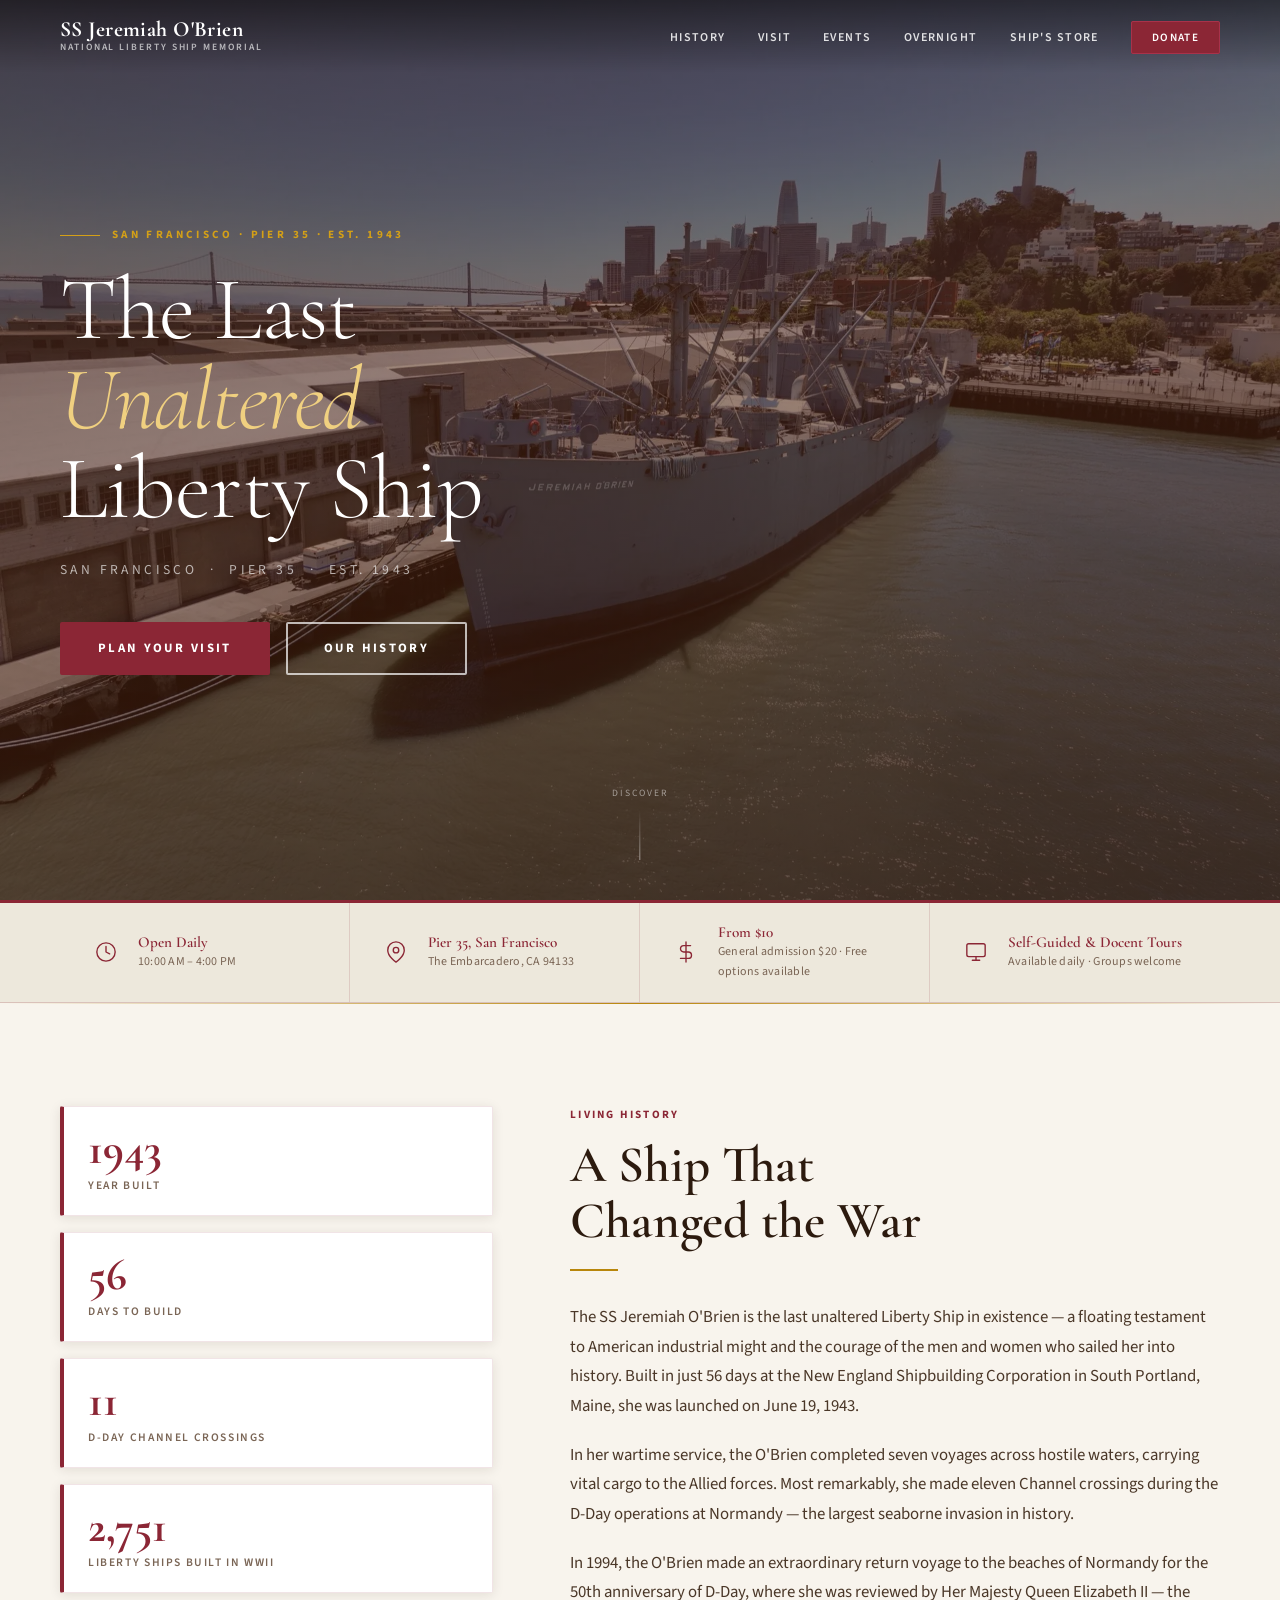
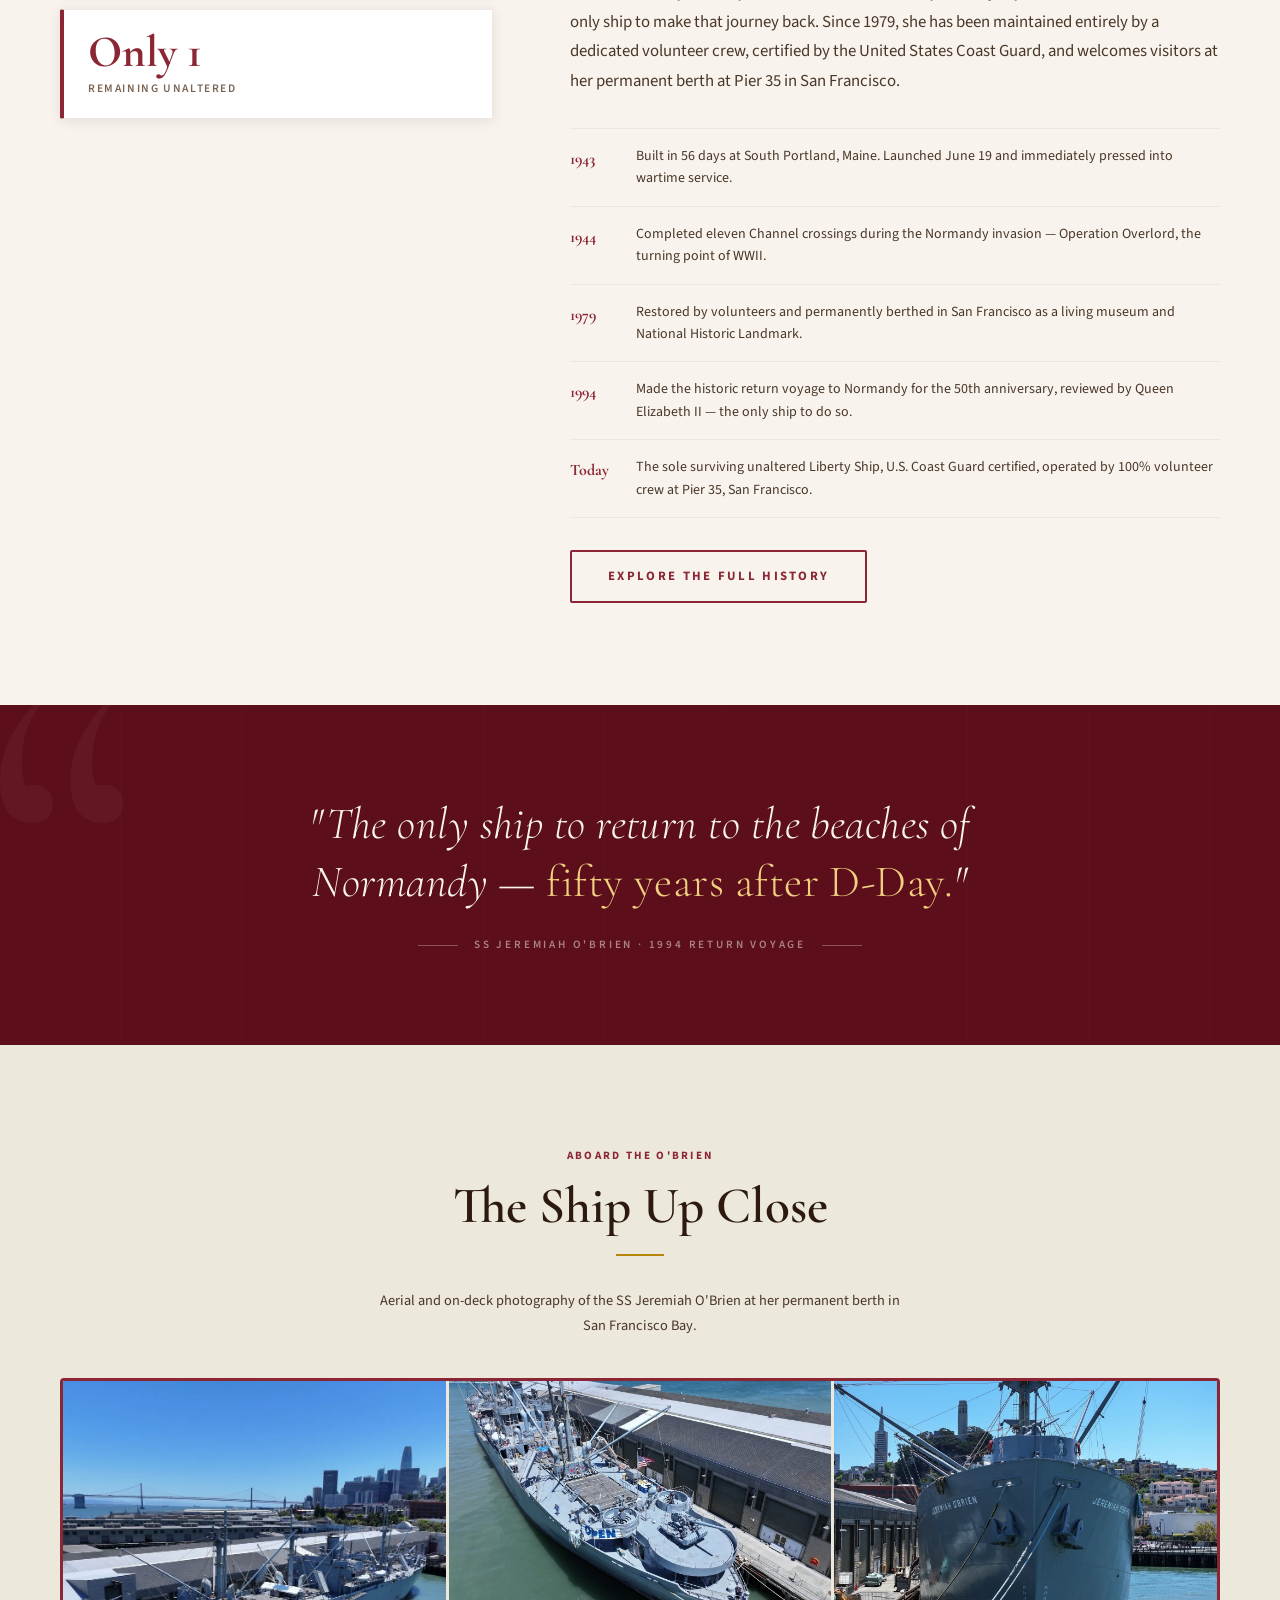
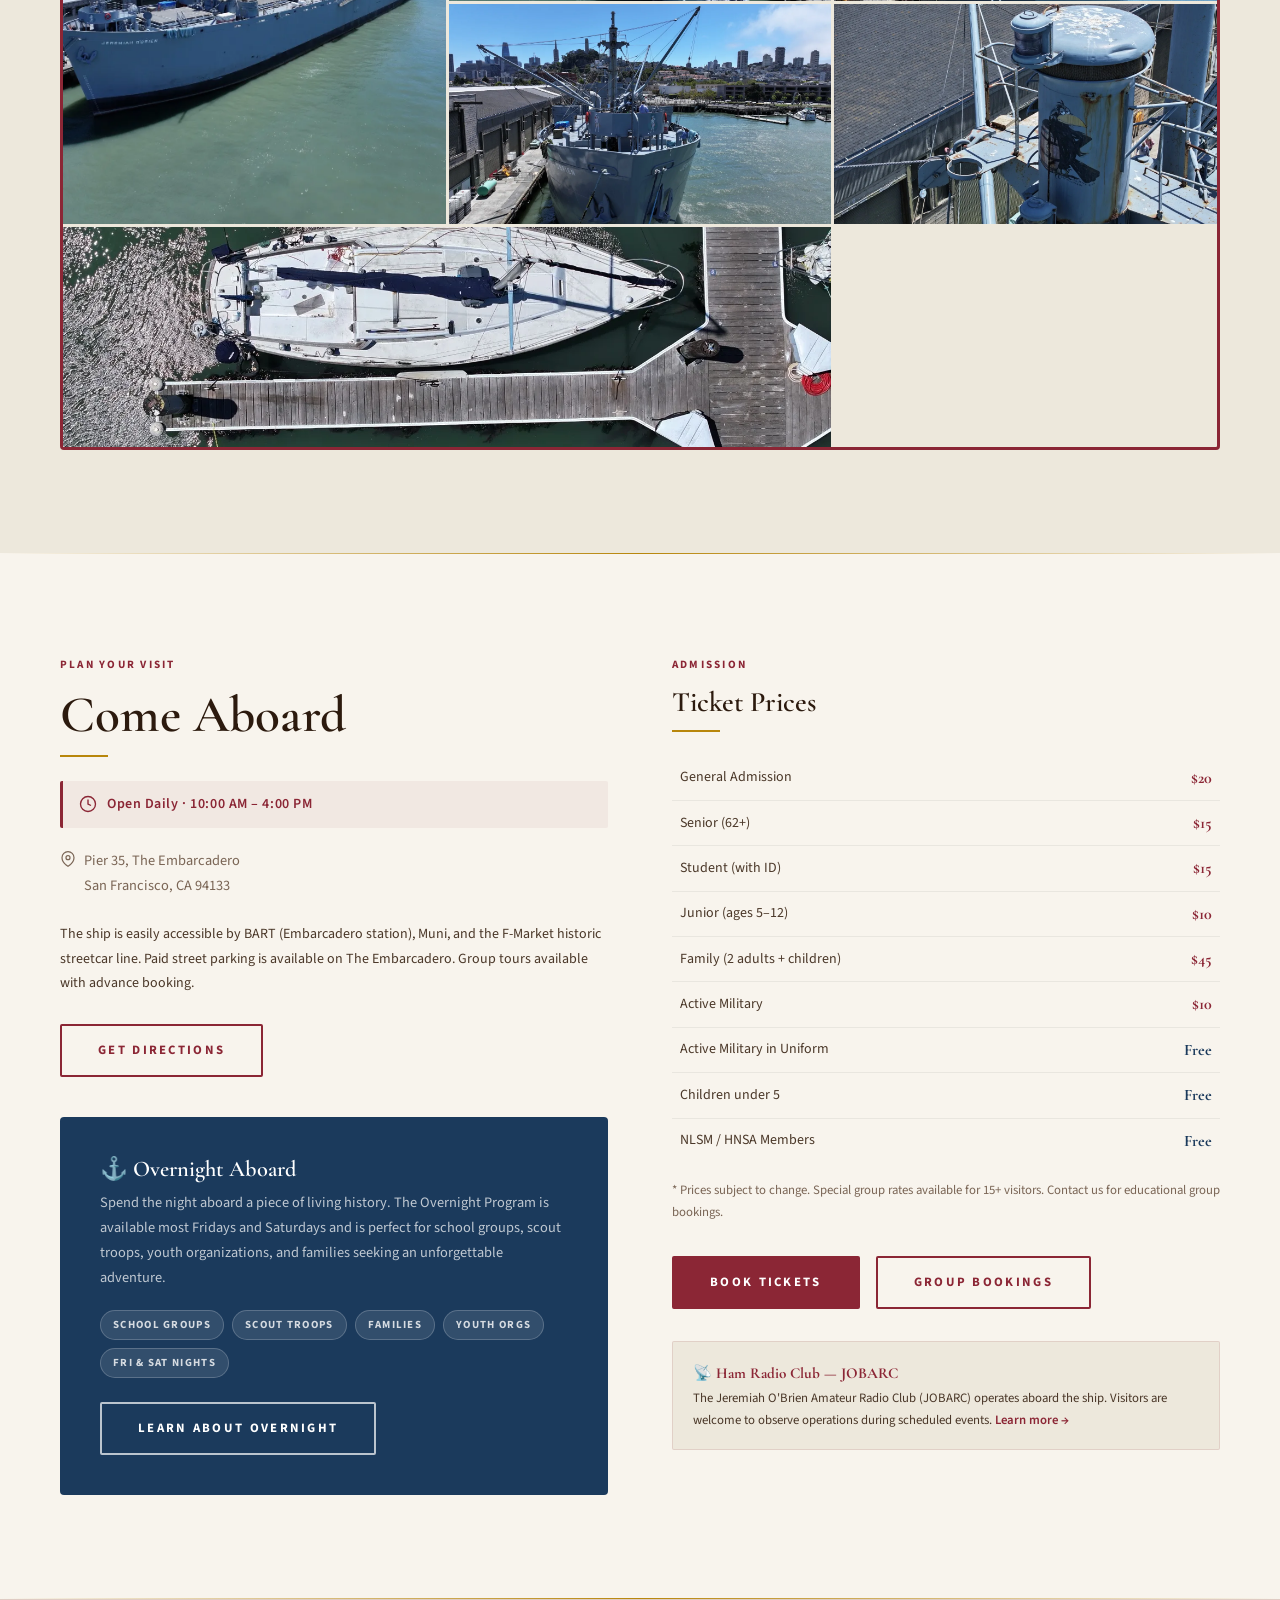
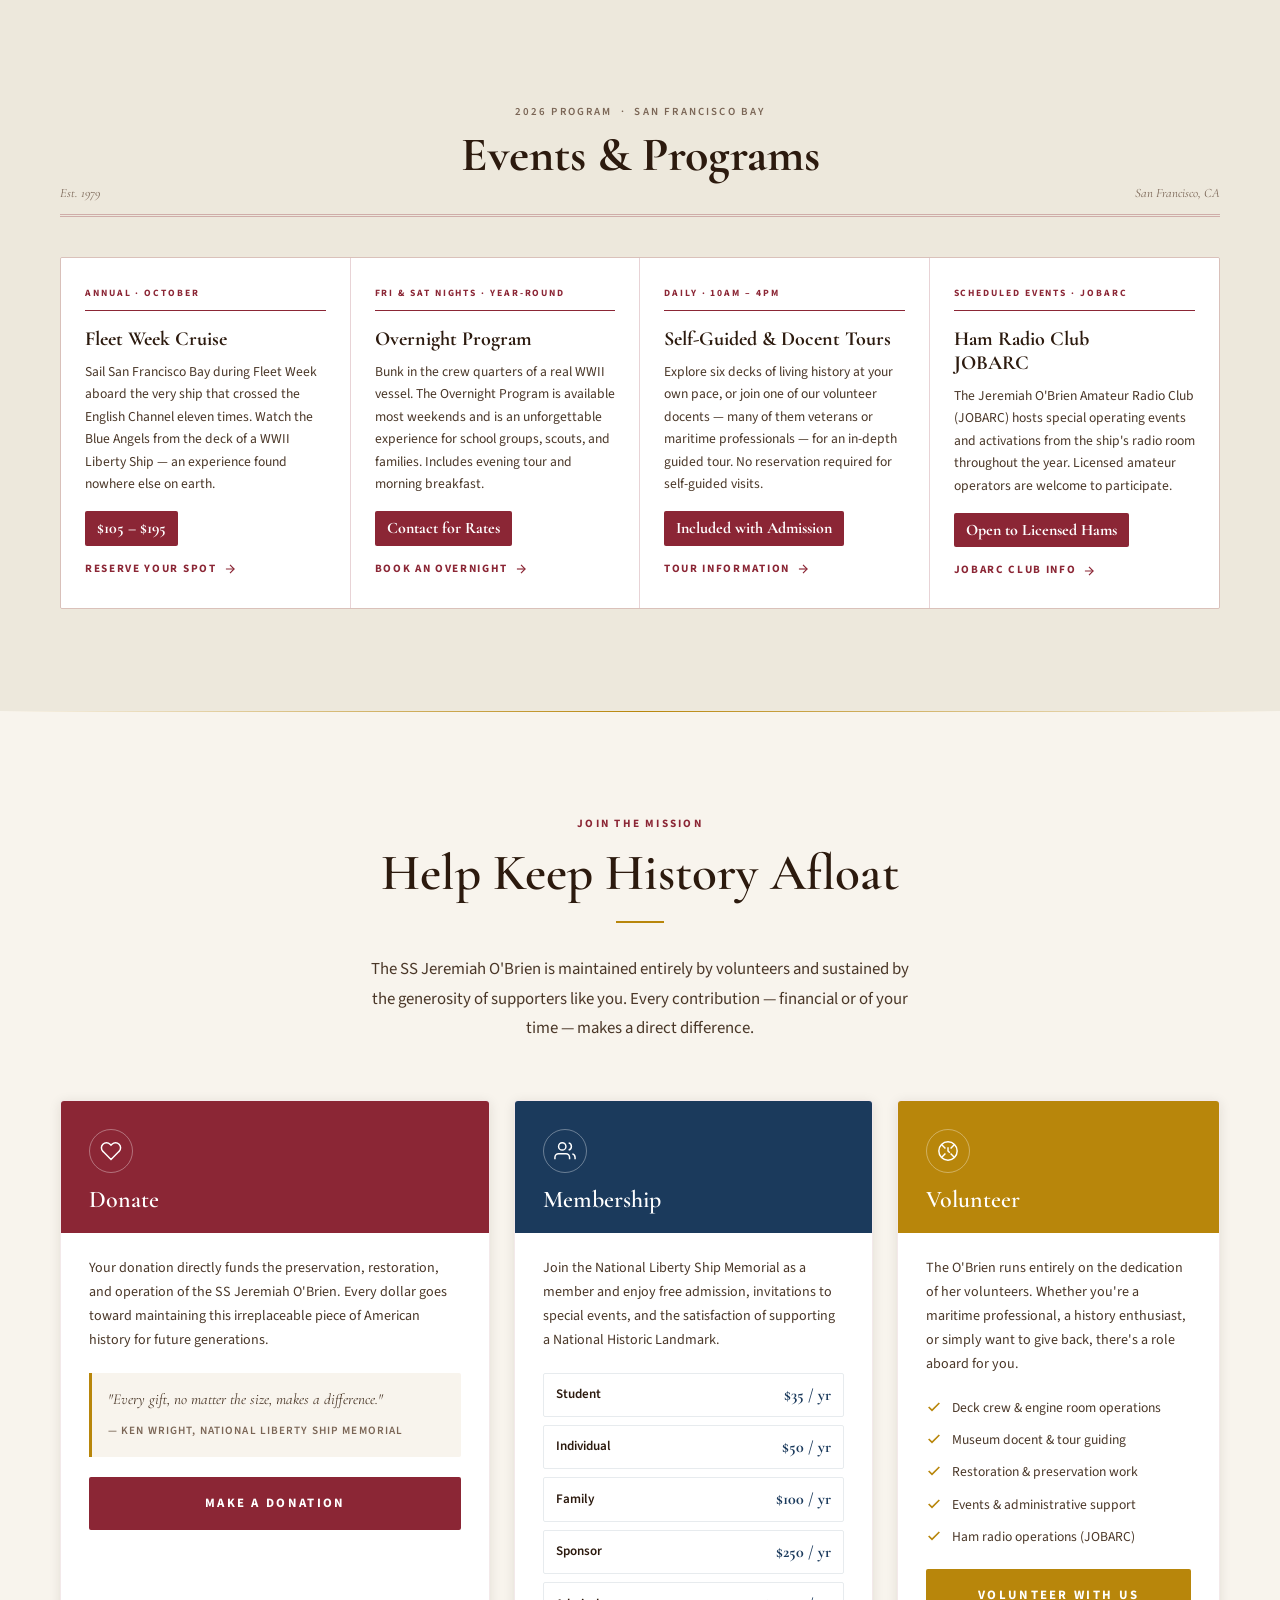
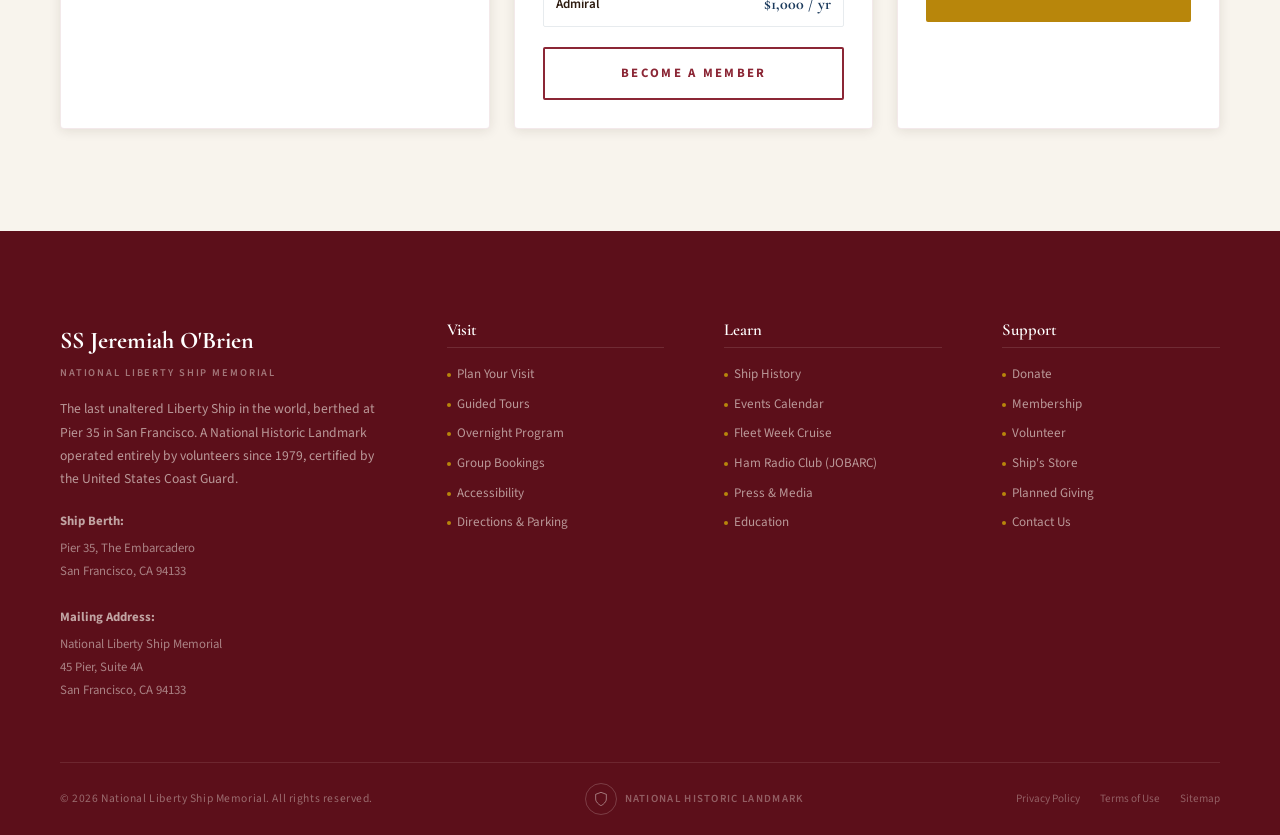
==== index-v2.html @ bfb14b96 "feat: add design variants V2 (Heritage), V3 (Cinematic), V4 (Contemporary)" ====
<!DOCTYPE html>
<html lang="en">
<head>
  <meta charset="UTF-8" />
  <meta name="viewport" content="width=device-width, initial-scale=1.0" />
  <meta name="description" content="The SS Jeremiah O'Brien is the last unaltered Liberty Ship in existence. Tour the ship daily at Pier 35, San Francisco. Built 1943. Seven wartime voyages. Eleven D-Day crossings." />
  <meta name="theme-color" content="#5C0F1A" />
  <title>SS Jeremiah O'Brien — The Last Unaltered Liberty Ship</title>

  <!-- Open Graph -->
  <meta property="og:title" content="SS Jeremiah O'Brien — The Last Unaltered Liberty Ship" />
  <meta property="og:description" content="Tour the only remaining unaltered Liberty Ship. Pier 35, San Francisco. Open daily 10am–4pm." />
  <meta property="og:image" content="images/hero.webp" />
  <meta property="og:type" content="website" />

  <!-- Preconnect -->
  <link rel="preconnect" href="https://fonts.googleapis.com" />
  <link rel="preconnect" href="https://fonts.gstatic.com" crossorigin />

  <!-- Stylesheet -->
  <link rel="stylesheet" href="styles-v2.css" />
</head>
<body>

  <!-- ═══════════════════════════════════════════════════════
       NAVIGATION
  ════════════════════════════════════════════════════════ -->
  <nav class="site-nav transparent" id="siteNav" aria-label="Main navigation">
    <div class="nav-inner">

      <a href="https://www.ssjeremiahobrien.org/" class="nav-logo" aria-label="SS Jeremiah O'Brien home">
        <span class="nav-logo-name">SS Jeremiah O'Brien</span>
        <span class="nav-logo-sub">National Liberty Ship Memorial</span>
      </a>

      <ul class="nav-links" id="navLinks" role="list">
        <li><a href="https://www.ssjeremiahobrien.org/history">History</a></li>
        <li><a href="https://www.ssjeremiahobrien.org/visit">Visit</a></li>
        <li><a href="https://www.ssjeremiahobrien.org/events">Events</a></li>
        <li><a href="https://www.ssjeremiahobrien.org/overnight">Overnight</a></li>
        <li><a href="https://www.ssjeremiahobrien.org/store">Ship's Store</a></li>
        <li><a href="https://www.ssjeremiahobrien.org/donate" class="nav-cta">Donate</a></li>
      </ul>

      <button class="nav-hamburger" id="navToggle" aria-label="Toggle navigation" aria-expanded="false">
        <span></span>
        <span></span>
        <span></span>
      </button>

    </div>
  </nav>

  <!-- ═══════════════════════════════════════════════════════
       HERO
  ════════════════════════════════════════════════════════ -->
  <section class="hero" id="home" aria-label="Hero">
    <div class="hero-bg">
      <img
        src="images/hero.webp"
        alt="SS Jeremiah O'Brien moored at Pier 35 with the Bay Bridge in the background"
        fetchpriority="high"
        loading="eager"
      />
    </div>

    <div class="container">
      <div class="hero-content">
        <p class="hero-eyebrow">San Francisco · Pier 35 · Est. 1943</p>
        <h1>The Last<br /><em>Unaltered</em><br />Liberty Ship</h1>
        <p class="hero-tagline">San Francisco &nbsp;·&nbsp; Pier 35 &nbsp;·&nbsp; Est. 1943</p>
        <div class="hero-actions">
          <a href="https://www.ssjeremiahobrien.org/visit" class="btn btn-primary">Plan Your Visit</a>
          <a href="https://www.ssjeremiahobrien.org/history" class="btn btn-outline">Our History</a>
        </div>
      </div>
    </div>

    <a href="#info-bar" class="hero-scroll" aria-label="Scroll down">
      <span>Discover</span>
      <span class="scroll-arrow" aria-hidden="true"></span>
    </a>
  </section>

  <!-- ═══════════════════════════════════════════════════════
       INFO BAR
  ════════════════════════════════════════════════════════ -->
  <section class="info-bar" id="info-bar" aria-label="Quick information">
    <div class="container">
      <div class="info-bar-inner">

        <div class="info-item">
          <div class="info-icon" aria-hidden="true">
            <svg viewBox="0 0 24 24" aria-hidden="true">
              <circle cx="12" cy="12" r="10"/><polyline points="12 6 12 12 16 14"/>
            </svg>
          </div>
          <div class="info-text">
            <strong>Open Daily</strong>
            <span>10:00 AM – 4:00 PM</span>
          </div>
        </div>

        <div class="info-item">
          <div class="info-icon" aria-hidden="true">
            <svg viewBox="0 0 24 24" aria-hidden="true">
              <path d="M21 10c0 7-9 13-9 13s-9-6-9-13a9 9 0 0 1 18 0z"/>
              <circle cx="12" cy="10" r="3"/>
            </svg>
          </div>
          <div class="info-text">
            <strong>Pier 35, San Francisco</strong>
            <span>The Embarcadero, CA 94133</span>
          </div>
        </div>

        <div class="info-item">
          <div class="info-icon" aria-hidden="true">
            <svg viewBox="0 0 24 24" aria-hidden="true">
              <line x1="12" y1="1" x2="12" y2="23"/>
              <path d="M17 5H9.5a3.5 3.5 0 0 0 0 7h5a3.5 3.5 0 0 1 0 7H6"/>
            </svg>
          </div>
          <div class="info-text">
            <strong>From $10</strong>
            <span>General admission $20 · Free options available</span>
          </div>
        </div>

        <div class="info-item">
          <div class="info-icon" aria-hidden="true">
            <svg viewBox="0 0 24 24" aria-hidden="true">
              <rect x="2" y="3" width="20" height="14" rx="2" ry="2"/>
              <line x1="8" y1="21" x2="16" y2="21"/>
              <line x1="12" y1="17" x2="12" y2="21"/>
            </svg>
          </div>
          <div class="info-text">
            <strong>Self-Guided &amp; Docent Tours</strong>
            <span>Available daily · Groups welcome</span>
          </div>
        </div>

      </div>
    </div>
  </section>

  <div class="gold-rule"></div>

  <!-- ═══════════════════════════════════════════════════════
       HISTORY
  ════════════════════════════════════════════════════════ -->
  <section class="history-section section-pad" id="history" aria-labelledby="history-heading">
    <div class="container">
      <div class="history-grid">

        <!-- Stats — LEFT column -->
        <div class="history-stats" role="list" aria-label="Key statistics">

          <div class="stat-card" role="listitem">
            <div class="stat-number">1943</div>
            <div class="stat-label">Year Built</div>
          </div>

          <div class="stat-card" role="listitem">
            <div class="stat-number">56</div>
            <div class="stat-label">Days to Build</div>
          </div>

          <div class="stat-card" role="listitem">
            <div class="stat-number">11</div>
            <div class="stat-label">D-Day Channel Crossings</div>
          </div>

          <div class="stat-card" role="listitem">
            <div class="stat-number">2,751</div>
            <div class="stat-label">Liberty Ships Built in WWII</div>
          </div>

          <div class="stat-card" role="listitem">
            <div class="stat-number">Only 1</div>
            <div class="stat-label">Remaining Unaltered</div>
          </div>

        </div>

        <!-- Text — RIGHT column -->
        <div class="history-text">
          <span class="section-label">Living History</span>
          <h2 id="history-heading">A Ship That<br />Changed the War</h2>
          <div class="section-rule"></div>

          <div class="history-body">
            <p>
              The SS Jeremiah O'Brien is the last unaltered Liberty Ship in existence — a
              floating testament to American industrial might and the courage of the men and
              women who sailed her into history. Built in just 56 days at the New England
              Shipbuilding Corporation in South Portland, Maine, she was launched on June 19, 1943.
            </p>
            <p>
              In her wartime service, the O'Brien completed seven voyages across hostile waters,
              carrying vital cargo to the Allied forces. Most remarkably, she made eleven Channel
              crossings during the D-Day operations at Normandy — the largest seaborne invasion
              in history.
            </p>
            <p>
              In 1994, the O'Brien made an extraordinary return voyage to the beaches of Normandy
              for the 50th anniversary of D-Day, where she was reviewed by Her Majesty Queen
              Elizabeth II — the only ship to make that journey back. Since 1979, she has been
              maintained entirely by a dedicated volunteer crew, certified by the United States
              Coast Guard, and welcomes visitors at her permanent berth at Pier 35 in San Francisco.
            </p>
          </div>

          <!-- Timeline milestones -->
          <div class="history-milestones" role="list" aria-label="Ship timeline">
            <div class="milestone" role="listitem">
              <span class="milestone-year">1943</span>
              <span class="milestone-desc">Built in 56 days at South Portland, Maine. Launched June 19 and immediately pressed into wartime service.</span>
            </div>
            <div class="milestone" role="listitem">
              <span class="milestone-year">1944</span>
              <span class="milestone-desc">Completed eleven Channel crossings during the Normandy invasion — Operation Overlord, the turning point of WWII.</span>
            </div>
            <div class="milestone" role="listitem">
              <span class="milestone-year">1979</span>
              <span class="milestone-desc">Restored by volunteers and permanently berthed in San Francisco as a living museum and National Historic Landmark.</span>
            </div>
            <div class="milestone" role="listitem">
              <span class="milestone-year">1994</span>
              <span class="milestone-desc">Made the historic return voyage to Normandy for the 50th anniversary, reviewed by Queen Elizabeth II — the only ship to do so.</span>
            </div>
            <div class="milestone" role="listitem">
              <span class="milestone-year">Today</span>
              <span class="milestone-desc">The sole surviving unaltered Liberty Ship, U.S. Coast Guard certified, operated by 100% volunteer crew at Pier 35, San Francisco.</span>
            </div>
          </div>

          <div style="margin-top: 2rem;">
            <a href="https://www.ssjeremiahobrien.org/history" class="btn btn-crimson-outline">Explore the Full History</a>
          </div>
        </div>

      </div>
    </div>
  </section>

  <!-- ═══════════════════════════════════════════════════════
       PULL QUOTE RIBBON
  ════════════════════════════════════════════════════════ -->
  <section class="ribbon-quote" aria-label="Historical quote">
    <div class="ribbon-inner">
      <blockquote>
        "The only ship to return to the beaches of Normandy —
        <em>fifty years after D-Day.</em>"
      </blockquote>
      <p class="ribbon-attr">SS Jeremiah O'Brien · 1994 Return Voyage</p>
    </div>
  </section>

  <!-- ═══════════════════════════════════════════════════════
       GALLERY
  ════════════════════════════════════════════════════════ -->
  <section class="gallery-section section-pad" id="gallery" aria-labelledby="gallery-heading">
    <div class="container">

      <div class="gallery-header">
        <span class="section-label">Aboard the O'Brien</span>
        <h2 id="gallery-heading">The Ship Up Close</h2>
        <div class="section-rule centered"></div>
        <p style="max-width: 540px; margin: 0 auto; font-size: 0.9rem;">
          Aerial and on-deck photography of the SS Jeremiah O'Brien at her permanent berth in San Francisco Bay.
        </p>
      </div>

      <div class="gallery-grid" role="list" aria-label="Ship photo gallery">

        <div class="gallery-item" role="listitem" tabindex="0"
             data-index="0"
             aria-label="Gallery image 1 — click to enlarge">
          <img src="images/gallery-1.webp" alt="SS Jeremiah O'Brien aerial view" loading="lazy" />
          <div class="gallery-overlay" aria-hidden="true">
            <svg viewBox="0 0 24 24"><circle cx="11" cy="11" r="8"/><line x1="21" y1="21" x2="16.65" y2="16.65"/><line x1="11" y1="8" x2="11" y2="14"/><line x1="8" y1="11" x2="14" y2="11"/></svg>
          </div>
        </div>

        <div class="gallery-item" role="listitem" tabindex="0"
             data-index="1"
             aria-label="Gallery image 2 — click to enlarge">
          <img src="images/gallery-2.webp" alt="SS Jeremiah O'Brien drone shot bow view" loading="lazy" />
          <div class="gallery-overlay" aria-hidden="true">
            <svg viewBox="0 0 24 24"><circle cx="11" cy="11" r="8"/><line x1="21" y1="21" x2="16.65" y2="16.65"/><line x1="11" y1="8" x2="11" y2="14"/><line x1="8" y1="11" x2="14" y2="11"/></svg>
          </div>
        </div>

        <div class="gallery-item" role="listitem" tabindex="0"
             data-index="2"
             aria-label="Gallery image 3 — click to enlarge">
          <img src="images/gallery-3.webp" alt="SS Jeremiah O'Brien aerial stern view" loading="lazy" />
          <div class="gallery-overlay" aria-hidden="true">
            <svg viewBox="0 0 24 24"><circle cx="11" cy="11" r="8"/><line x1="21" y1="21" x2="16.65" y2="16.65"/><line x1="11" y1="8" x2="11" y2="14"/><line x1="8" y1="11" x2="14" y2="11"/></svg>
          </div>
        </div>

        <div class="gallery-item" role="listitem" tabindex="0"
             data-index="3"
             aria-label="Gallery image 4 — click to enlarge">
          <img src="images/gallery-4.webp" alt="SS Jeremiah O'Brien midships deck view" loading="lazy" />
          <div class="gallery-overlay" aria-hidden="true">
            <svg viewBox="0 0 24 24"><circle cx="11" cy="11" r="8"/><line x1="21" y1="21" x2="16.65" y2="16.65"/><line x1="11" y1="8" x2="11" y2="14"/><line x1="8" y1="11" x2="14" y2="11"/></svg>
          </div>
        </div>

        <div class="gallery-item" role="listitem" tabindex="0"
             data-index="4"
             aria-label="Gallery image 5 — click to enlarge">
          <img src="images/gallery-5.webp" alt="SS Jeremiah O'Brien overhead wide shot" loading="lazy" />
          <div class="gallery-overlay" aria-hidden="true">
            <svg viewBox="0 0 24 24"><circle cx="11" cy="11" r="8"/><line x1="21" y1="21" x2="16.65" y2="16.65"/><line x1="11" y1="8" x2="11" y2="14"/><line x1="8" y1="11" x2="14" y2="11"/></svg>
          </div>
        </div>

        <div class="gallery-item" role="listitem" tabindex="0"
             data-index="5"
             aria-label="Gallery image 6 — click to enlarge">
          <img src="images/gallery-6.webp" alt="SS Jeremiah O'Brien full hull panorama" loading="lazy" />
          <div class="gallery-overlay" aria-hidden="true">
            <svg viewBox="0 0 24 24"><circle cx="11" cy="11" r="8"/><line x1="21" y1="21" x2="16.65" y2="16.65"/><line x1="11" y1="8" x2="11" y2="14"/><line x1="8" y1="11" x2="14" y2="11"/></svg>
          </div>
        </div>

      </div>
    </div>
  </section>

  <!-- Lightbox -->
  <div class="lightbox" id="lightbox" role="dialog" aria-modal="true" aria-label="Image lightbox">
    <button class="lightbox-close" id="lightboxClose" aria-label="Close lightbox">
      <svg viewBox="0 0 24 24" aria-hidden="true"><line x1="18" y1="6" x2="6" y2="18"/><line x1="6" y1="6" x2="18" y2="18"/></svg>
    </button>
    <button class="lightbox-nav lightbox-prev" id="lightboxPrev" aria-label="Previous image">
      <svg viewBox="0 0 24 24" aria-hidden="true"><polyline points="15 18 9 12 15 6"/></svg>
    </button>
    <button class="lightbox-nav lightbox-next" id="lightboxNext" aria-label="Next image">
      <svg viewBox="0 0 24 24" aria-hidden="true"><polyline points="9 18 15 12 9 6"/></svg>
    </button>
    <div class="lightbox-inner">
      <img src="" alt="" id="lightboxImg" />
      <p class="lightbox-caption" id="lightboxCaption"></p>
    </div>
  </div>

  <div class="gold-rule"></div>

  <!-- ═══════════════════════════════════════════════════════
       VISIT / ADMISSION
  ════════════════════════════════════════════════════════ -->
  <section class="visit-section section-pad" id="visit" aria-labelledby="visit-heading">
    <div class="container">
      <div class="visit-grid">

        <!-- Hours & Location -->
        <div class="visit-block">
          <span class="section-label">Plan Your Visit</span>
          <h2 id="visit-heading">Come Aboard</h2>
          <div class="section-rule"></div>

          <div class="visit-hours">
            <svg viewBox="0 0 24 24" aria-hidden="true">
              <circle cx="12" cy="12" r="10"/><polyline points="12 6 12 12 16 14"/>
            </svg>
            <span>Open Daily · 10:00 AM – 4:00 PM</span>
          </div>

          <p class="visit-address">
            <svg viewBox="0 0 24 24" aria-hidden="true">
              <path d="M21 10c0 7-9 13-9 13s-9-6-9-13a9 9 0 0 1 18 0z"/>
              <circle cx="12" cy="10" r="3"/>
            </svg>
            <span>Pier 35, The Embarcadero<br />San Francisco, CA 94133</span>
          </p>

          <p style="font-size: 0.875rem; margin-bottom: 1.75rem;">
            The ship is easily accessible by BART (Embarcadero station), Muni, and the F-Market
            historic streetcar line. Paid street parking is available on The Embarcadero.
            Group tours available with advance booking.
          </p>

          <a href="https://maps.google.com/?q=Pier+35+San+Francisco" target="_blank" rel="noopener" class="btn btn-crimson-outline">Get Directions</a>

          <!-- Overnight Card -->
          <div class="overnight-card" style="margin-top: 2.5rem;">
            <h4>⚓ Overnight Aboard</h4>
            <p>
              Spend the night aboard a piece of living history. The Overnight Program is
              available most Fridays and Saturdays and is perfect for school groups, scout
              troops, youth organizations, and families seeking an unforgettable adventure.
            </p>
            <div class="overnight-tags">
              <span class="tag">School Groups</span>
              <span class="tag">Scout Troops</span>
              <span class="tag">Families</span>
              <span class="tag">Youth Orgs</span>
              <span class="tag">Fri &amp; Sat Nights</span>
            </div>
            <a href="https://www.ssjeremiahobrien.org/overnight" class="btn btn-outline">Learn About Overnight</a>
          </div>
        </div>

        <!-- Admission Table -->
        <div class="visit-block">
          <span class="section-label">Admission</span>
          <h3>Ticket Prices</h3>
          <div class="section-rule"></div>

          <table class="admission-table" aria-label="Admission prices">
            <tbody>
              <tr>
                <td>General Admission</td>
                <td>$20</td>
              </tr>
              <tr>
                <td>Senior (62+)</td>
                <td>$15</td>
              </tr>
              <tr>
                <td>Student (with ID)</td>
                <td>$15</td>
              </tr>
              <tr>
                <td>Junior (ages 5–12)</td>
                <td>$10</td>
              </tr>
              <tr>
                <td>Family (2 adults + children)</td>
                <td>$45</td>
              </tr>
              <tr>
                <td>Active Military</td>
                <td>$10</td>
              </tr>
              <tr class="free">
                <td>Active Military in Uniform</td>
                <td>Free</td>
              </tr>
              <tr class="free">
                <td>Children under 5</td>
                <td>Free</td>
              </tr>
              <tr class="free">
                <td>NLSM / HNSA Members</td>
                <td>Free</td>
              </tr>
            </tbody>
          </table>

          <p style="margin-top: 1rem; font-size: 0.8rem; color: var(--text-light);">
            * Prices subject to change. Special group rates available for 15+ visitors.
            Contact us for educational group bookings.
          </p>

          <div style="margin-top: 2rem; display: flex; gap: 1rem; flex-wrap: wrap;">
            <a href="https://www.ssjeremiahobrien.org/visit" class="btn btn-primary">Book Tickets</a>
            <a href="https://www.ssjeremiahobrien.org/groups" class="btn btn-crimson-outline">Group Bookings</a>
          </div>

          <!-- Ham Radio note -->
          <div style="margin-top: 2rem; padding: 18px 20px; background: var(--parchment-dark); border-radius: var(--radius); border: 1px solid rgba(139,38,53,0.12);">
            <p style="font-size: 0.8rem; margin-bottom: 0;">
              <strong style="font-family: var(--font-serif); color: var(--crimson); font-size: 0.95rem;">📡 Ham Radio Club — JOBARC</strong><br />
              The Jeremiah O'Brien Amateur Radio Club (JOBARC) operates aboard the ship.
              Visitors are welcome to observe operations during scheduled events.
              <a href="https://www.ssjeremiahobrien.org/radio" style="color: var(--crimson); font-weight: 600;">Learn more →</a>
            </p>
          </div>
        </div>

      </div>
    </div>
  </section>

  <div class="gold-rule"></div>

  <!-- ═══════════════════════════════════════════════════════
       EVENTS — Editorial / Newspaper Style
  ════════════════════════════════════════════════════════ -->
  <section class="events-section section-pad" id="events" aria-labelledby="events-heading">
    <div class="container">

      <div class="events-masthead">
        <p class="events-dateline">2026 Program &nbsp;·&nbsp; San Francisco Bay</p>
        <h2 id="events-heading">Events &amp; Programs</h2>
      </div>

      <div class="events-columns">

        <!-- Fleet Week -->
        <div class="event-col">
          <div class="event-col-issue">Annual · October</div>
          <h4>Fleet Week Cruise</h4>
          <p>
            Sail San Francisco Bay during Fleet Week aboard the very ship that crossed
            the English Channel eleven times. Watch the Blue Angels from the deck of
            a WWII Liberty Ship — an experience found nowhere else on earth.
          </p>
          <span class="event-price">$105 – $195</span>
          <br />
          <a href="https://www.ssjeremiahobrien.org/fleet-week" class="event-link">
            Reserve Your Spot
            <svg viewBox="0 0 24 24" aria-hidden="true"><line x1="5" y1="12" x2="19" y2="12"/><polyline points="12 5 19 12 12 19"/></svg>
          </a>
        </div>

        <!-- Overnight -->
        <div class="event-col">
          <div class="event-col-issue">Fri &amp; Sat Nights · Year-Round</div>
          <h4>Overnight Program</h4>
          <p>
            Bunk in the crew quarters of a real WWII vessel. The Overnight Program is
            available most weekends and is an unforgettable experience for school
            groups, scouts, and families. Includes evening tour and morning breakfast.
          </p>
          <span class="event-price">Contact for Rates</span>
          <br />
          <a href="https://www.ssjeremiahobrien.org/overnight" class="event-link">
            Book an Overnight
            <svg viewBox="0 0 24 24" aria-hidden="true"><line x1="5" y1="12" x2="19" y2="12"/><polyline points="12 5 19 12 12 19"/></svg>
          </a>
        </div>

        <!-- Daily Tours -->
        <div class="event-col">
          <div class="event-col-issue">Daily · 10am – 4pm</div>
          <h4>Self-Guided &amp; Docent Tours</h4>
          <p>
            Explore six decks of living history at your own pace, or join one of our
            volunteer docents — many of them veterans or maritime professionals — for
            an in-depth guided tour. No reservation required for self-guided visits.
          </p>
          <span class="event-price">Included with Admission</span>
          <br />
          <a href="https://www.ssjeremiahobrien.org/tours" class="event-link">
            Tour Information
            <svg viewBox="0 0 24 24" aria-hidden="true"><line x1="5" y1="12" x2="19" y2="12"/><polyline points="12 5 19 12 12 19"/></svg>
          </a>
        </div>

        <!-- Ham Radio -->
        <div class="event-col">
          <div class="event-col-issue">Scheduled Events · JOBARC</div>
          <h4>Ham Radio Club<br />JOBARC</h4>
          <p>
            The Jeremiah O'Brien Amateur Radio Club (JOBARC) hosts special operating
            events and activations from the ship's radio room throughout the year.
            Licensed amateur operators are welcome to participate.
          </p>
          <span class="event-price">Open to Licensed Hams</span>
          <br />
          <a href="https://www.ssjeremiahobrien.org/radio" class="event-link">
            JOBARC Club Info
            <svg viewBox="0 0 24 24" aria-hidden="true"><line x1="5" y1="12" x2="19" y2="12"/><polyline points="12 5 19 12 12 19"/></svg>
          </a>
        </div>

      </div>

    </div>
  </section>

  <div class="gold-rule"></div>

  <!-- ═══════════════════════════════════════════════════════
       GET INVOLVED
  ════════════════════════════════════════════════════════ -->
  <section class="involved-section section-pad" id="get-involved" aria-labelledby="involved-heading">
    <div class="container">

      <div class="involved-header">
        <span class="section-label">Join the Mission</span>
        <h2 id="involved-heading">Help Keep History Afloat</h2>
        <div class="section-rule centered"></div>
        <p>
          The SS Jeremiah O'Brien is maintained entirely by volunteers and sustained by
          the generosity of supporters like you. Every contribution — financial or of
          your time — makes a direct difference.
        </p>
      </div>

      <div class="involved-grid">

        <!-- Donate -->
        <div class="involved-card">
          <div class="involved-card-top">
            <div class="involved-card-icon" aria-hidden="true">
              <svg viewBox="0 0 24 24">
                <path d="M20.84 4.61a5.5 5.5 0 0 0-7.78 0L12 5.67l-1.06-1.06a5.5 5.5 0 0 0-7.78 7.78l1.06 1.06L12 21.23l7.78-7.78 1.06-1.06a5.5 5.5 0 0 0 0-7.78z"/>
              </svg>
            </div>
            <h3>Donate</h3>
          </div>
          <div class="involved-card-body">
            <p>
              Your donation directly funds the preservation, restoration, and operation of
              the SS Jeremiah O'Brien. Every dollar goes toward maintaining this irreplaceable
              piece of American history for future generations.
            </p>

            <div class="donate-quote">
              <p>"Every gift, no matter the size, makes a difference."</p>
              <cite>— Ken Wright, National Liberty Ship Memorial</cite>
            </div>

            <a href="https://www.ssjeremiahobrien.org/donate" class="btn btn-primary" style="width: 100%; text-align: center;">Make a Donation</a>
          </div>
        </div>

        <!-- Membership -->
        <div class="involved-card">
          <div class="involved-card-top navy">
            <div class="involved-card-icon" aria-hidden="true">
              <svg viewBox="0 0 24 24">
                <path d="M17 21v-2a4 4 0 0 0-4-4H5a4 4 0 0 0-4 4v2"/>
                <circle cx="9" cy="7" r="4"/>
                <path d="M23 21v-2a4 4 0 0 0-3-3.87"/>
                <path d="M16 3.13a4 4 0 0 1 0 7.75"/>
              </svg>
            </div>
            <h3>Membership</h3>
          </div>
          <div class="involved-card-body">
            <p>
              Join the National Liberty Ship Memorial as a member and enjoy free admission,
              invitations to special events, and the satisfaction of supporting a National
              Historic Landmark.
            </p>

            <div class="membership-tiers" aria-label="Membership levels">
              <div class="tier">
                <span class="tier-name">Student</span>
                <span class="tier-price">$35 / yr</span>
              </div>
              <div class="tier">
                <span class="tier-name">Individual</span>
                <span class="tier-price">$50 / yr</span>
              </div>
              <div class="tier">
                <span class="tier-name">Family</span>
                <span class="tier-price">$100 / yr</span>
              </div>
              <div class="tier">
                <span class="tier-name">Sponsor</span>
                <span class="tier-price">$250 / yr</span>
              </div>
              <div class="tier">
                <span class="tier-name">Admiral</span>
                <span class="tier-price">$1,000 / yr</span>
              </div>
            </div>

            <a href="https://www.ssjeremiahobrien.org/membership" class="btn btn-crimson-outline" style="width: 100%; text-align: center;">Become a Member</a>
          </div>
        </div>

        <!-- Volunteer -->
        <div class="involved-card">
          <div class="involved-card-top gold">
            <div class="involved-card-icon" aria-hidden="true">
              <svg viewBox="0 0 24 24">
                <circle cx="12" cy="12" r="10"/>
                <polyline points="12 8 12 12 14 14"/>
                <line x1="4.93" y1="4.93" x2="9.17" y2="9.17"/>
                <line x1="14.83" y1="14.83" x2="19.07" y2="19.07"/>
                <line x1="14.83" y1="9.17" x2="19.07" y2="4.93"/>
                <line x1="4.93" y1="19.07" x2="9.17" y2="14.83"/>
              </svg>
            </div>
            <h3>Volunteer</h3>
          </div>
          <div class="involved-card-body">
            <p>
              The O'Brien runs entirely on the dedication of her volunteers. Whether you're
              a maritime professional, a history enthusiast, or simply want to give back,
              there's a role aboard for you.
            </p>

            <div class="volunteer-perks" aria-label="Volunteer opportunities">
              <div class="perk">
                <svg viewBox="0 0 24 24" aria-hidden="true"><polyline points="20 6 9 17 4 12"/></svg>
                <span>Deck crew &amp; engine room operations</span>
              </div>
              <div class="perk">
                <svg viewBox="0 0 24 24" aria-hidden="true"><polyline points="20 6 9 17 4 12"/></svg>
                <span>Museum docent &amp; tour guiding</span>
              </div>
              <div class="perk">
                <svg viewBox="0 0 24 24" aria-hidden="true"><polyline points="20 6 9 17 4 12"/></svg>
                <span>Restoration &amp; preservation work</span>
              </div>
              <div class="perk">
                <svg viewBox="0 0 24 24" aria-hidden="true"><polyline points="20 6 9 17 4 12"/></svg>
                <span>Events &amp; administrative support</span>
              </div>
              <div class="perk">
                <svg viewBox="0 0 24 24" aria-hidden="true"><polyline points="20 6 9 17 4 12"/></svg>
                <span>Ham radio operations (JOBARC)</span>
              </div>
            </div>

            <a href="https://www.ssjeremiahobrien.org/volunteer" class="btn btn-gold" style="width: 100%; text-align: center;">Volunteer with Us</a>
          </div>
        </div>

      </div>
    </div>
  </section>

  <!-- ═══════════════════════════════════════════════════════
       FOOTER
  ════════════════════════════════════════════════════════ -->
  <footer class="site-footer" aria-label="Site footer">

    <div class="container">
      <div class="footer-top">

        <!-- Brand -->
        <div class="footer-brand">
          <div class="footer-logo-name">SS Jeremiah O'Brien</div>
          <div class="footer-logo-full">National Liberty Ship Memorial</div>
          <p>
            The last unaltered Liberty Ship in the world, berthed at Pier 35 in
            San Francisco. A National Historic Landmark operated entirely by volunteers
            since 1979, certified by the United States Coast Guard.
          </p>
          <address class="footer-address" style="font-style: normal;">
            <strong style="display:block; color: rgba(248,244,237,0.65); margin-bottom: 4px;">Ship Berth:</strong>
            Pier 35, The Embarcadero<br />
            San Francisco, CA 94133
            <br /><br />
            <strong style="display:block; color: rgba(248,244,237,0.65); margin-bottom: 4px;">Mailing Address:</strong>
            National Liberty Ship Memorial<br />
            45 Pier, Suite 4A<br />
            San Francisco, CA 94133
          </address>
        </div>

        <!-- Visit Links -->
        <div class="footer-col">
          <h5>Visit</h5>
          <ul>
            <li><a href="https://www.ssjeremiahobrien.org/visit">Plan Your Visit</a></li>
            <li><a href="https://www.ssjeremiahobrien.org/tours">Guided Tours</a></li>
            <li><a href="https://www.ssjeremiahobrien.org/overnight">Overnight Program</a></li>
            <li><a href="https://www.ssjeremiahobrien.org/groups">Group Bookings</a></li>
            <li><a href="https://www.ssjeremiahobrien.org/accessibility">Accessibility</a></li>
            <li><a href="https://www.ssjeremiahobrien.org/directions">Directions &amp; Parking</a></li>
          </ul>
        </div>

        <!-- Learn Links -->
        <div class="footer-col">
          <h5>Learn</h5>
          <ul>
            <li><a href="https://www.ssjeremiahobrien.org/history">Ship History</a></li>
            <li><a href="https://www.ssjeremiahobrien.org/events">Events Calendar</a></li>
            <li><a href="https://www.ssjeremiahobrien.org/fleet-week">Fleet Week Cruise</a></li>
            <li><a href="https://www.ssjeremiahobrien.org/radio">Ham Radio Club (JOBARC)</a></li>
            <li><a href="https://www.ssjeremiahobrien.org/press">Press &amp; Media</a></li>
            <li><a href="https://www.ssjeremiahobrien.org/education">Education</a></li>
          </ul>
        </div>

        <!-- Support Links -->
        <div class="footer-col">
          <h5>Support</h5>
          <ul>
            <li><a href="https://www.ssjeremiahobrien.org/donate">Donate</a></li>
            <li><a href="https://www.ssjeremiahobrien.org/membership">Membership</a></li>
            <li><a href="https://www.ssjeremiahobrien.org/volunteer">Volunteer</a></li>
            <li><a href="https://www.ssjeremiahobrien.org/store">Ship's Store</a></li>
            <li><a href="https://www.ssjeremiahobrien.org/planned-giving">Planned Giving</a></li>
            <li><a href="https://www.ssjeremiahobrien.org/contact">Contact Us</a></li>
          </ul>
        </div>

      </div><!-- /footer-top -->

      <div class="footer-bottom">
        <p class="footer-copyright" id="footerCopyright">
          <!-- Populated by JS -->
        </p>

        <div class="footer-seal" aria-label="National Historic Landmark">
          <div class="footer-seal-badge" aria-hidden="true">
            <svg viewBox="0 0 24 24">
              <path d="M12 22s8-4 8-10V5l-8-3-8 3v7c0 6 8 10 8 10z"/>
            </svg>
          </div>
          <span>National Historic Landmark</span>
        </div>

        <nav class="footer-bottom-links" aria-label="Legal links">
          <a href="https://www.ssjeremiahobrien.org/privacy">Privacy Policy</a>
          <a href="https://www.ssjeremiahobrien.org/terms">Terms of Use</a>
          <a href="https://www.ssjeremiahobrien.org/sitemap">Sitemap</a>
        </nav>
      </div>

    </div>
  </footer>

  <!-- ═══════════════════════════════════════════════════════
       JAVASCRIPT
  ════════════════════════════════════════════════════════ -->
  <script>
    (() => {
      'use strict';

      /* ── Footer copyright year ─────────────────────── */
      const copyrightEl = document.getElementById('footerCopyright');
      if (copyrightEl) {
        copyrightEl.textContent =
          `© ${new Date().getFullYear()} National Liberty Ship Memorial. All rights reserved.`;
      }

      /* ── Sticky nav ────────────────────────────────── */
      const nav = document.getElementById('siteNav');
      const SCROLL_THRESHOLD = 80;

      function updateNav() {
        if (window.scrollY > SCROLL_THRESHOLD) {
          nav.classList.remove('transparent');
          nav.classList.add('scrolled');
        } else {
          nav.classList.remove('scrolled');
          nav.classList.add('transparent');
        }
      }

      window.addEventListener('scroll', updateNav, { passive: true });
      updateNav();

      /* ── Mobile nav toggle ─────────────────────────── */
      const toggle = document.getElementById('navToggle');
      const navLinks = document.getElementById('navLinks');

      toggle.addEventListener('click', () => {
        const isOpen = navLinks.classList.toggle('open');
        toggle.setAttribute('aria-expanded', isOpen);
        // Animate hamburger to X
        const spans = toggle.querySelectorAll('span');
        if (isOpen) {
          spans[0].style.transform = 'translateY(7px) rotate(45deg)';
          spans[1].style.opacity = '0';
          spans[2].style.transform = 'translateY(-7px) rotate(-45deg)';
        } else {
          spans[0].style.transform = '';
          spans[1].style.opacity = '';
          spans[2].style.transform = '';
        }
      });

      // Close nav when a link is clicked
      navLinks.querySelectorAll('a').forEach(link => {
        link.addEventListener('click', () => {
          navLinks.classList.remove('open');
          toggle.setAttribute('aria-expanded', 'false');
          const spans = toggle.querySelectorAll('span');
          spans[0].style.transform = '';
          spans[1].style.opacity = '';
          spans[2].style.transform = '';
        });
      });

      /* ── Gallery lightbox ──────────────────────────── */
      const galleryItems = document.querySelectorAll('.gallery-item');
      const lightbox     = document.getElementById('lightbox');
      const lbImg        = document.getElementById('lightboxImg');
      const lbCaption    = document.getElementById('lightboxCaption');
      const lbClose      = document.getElementById('lightboxClose');
      const lbPrev       = document.getElementById('lightboxPrev');
      const lbNext       = document.getElementById('lightboxNext');

      let currentIndex = 0;

      // Build image list
      const images = Array.from(galleryItems).map(item => {
        const img = item.querySelector('img');
        return { src: img.src, alt: img.alt };
      });

      function openLightbox(index) {
        currentIndex = index;
        const { src, alt } = images[currentIndex];
        lbImg.src = src;
        lbImg.alt = alt;
        lbCaption.textContent = `${alt} · ${currentIndex + 1} of ${images.length}`;
        lightbox.classList.add('active');
        document.body.style.overflow = 'hidden';
        lbClose.focus();
      }

      function closeLightbox() {
        lightbox.classList.remove('active');
        document.body.style.overflow = '';
        galleryItems[currentIndex].focus();
      }

      function showPrev() {
        currentIndex = (currentIndex - 1 + images.length) % images.length;
        const { src, alt } = images[currentIndex];
        lbImg.src = src;
        lbImg.alt = alt;
        lbCaption.textContent = `${alt} · ${currentIndex + 1} of ${images.length}`;
      }

      function showNext() {
        currentIndex = (currentIndex + 1) % images.length;
        const { src, alt } = images[currentIndex];
        lbImg.src = src;
        lbImg.alt = alt;
        lbCaption.textContent = `${alt} · ${currentIndex + 1} of ${images.length}`;
      }

      galleryItems.forEach((item, index) => {
        item.addEventListener('click', () => openLightbox(index));
        item.addEventListener('keydown', e => {
          if (e.key === 'Enter' || e.key === ' ') {
            e.preventDefault();
            openLightbox(index);
          }
        });
      });

      lbClose.addEventListener('click', closeLightbox);
      lbPrev.addEventListener('click', showPrev);
      lbNext.addEventListener('click', showNext);

      // Click outside image to close
      lightbox.addEventListener('click', e => {
        if (e.target === lightbox) closeLightbox();
      });

      // Keyboard navigation
      document.addEventListener('keydown', e => {
        if (!lightbox.classList.contains('active')) return;
        if (e.key === 'Escape') closeLightbox();
        if (e.key === 'ArrowLeft') showPrev();
        if (e.key === 'ArrowRight') showNext();
      });

      /* ── Scroll-reveal animation (optional, minimal) ─ */
      if ('IntersectionObserver' in window) {
        const revealStyle = document.createElement('style');
        revealStyle.textContent = `
          .reveal { opacity: 0; transform: translateY(24px); transition: opacity 0.6s ease, transform 0.6s ease; }
          .reveal.revealed { opacity: 1; transform: none; }
        `;
        document.head.appendChild(revealStyle);

        const revealEls = document.querySelectorAll(
          '.stat-card, .event-col, .involved-card, .milestone, .gallery-item'
        );
        revealEls.forEach(el => el.classList.add('reveal'));

        const observer = new IntersectionObserver(entries => {
          entries.forEach(entry => {
            if (entry.isIntersecting) {
              // Stagger siblings
              const siblings = [...entry.target.parentElement.children];
              const i = siblings.indexOf(entry.target);
              setTimeout(() => entry.target.classList.add('revealed'), i * 80);
              observer.unobserve(entry.target);
            }
          });
        }, { threshold: 0.1, rootMargin: '0px 0px -40px 0px' });

        revealEls.forEach(el => observer.observe(el));
      }

    })();
  </script>

</body>
</html>
---- styles-v2.css ----
/* ============================================================
   SS Jeremiah O'Brien — Design V2: Light Heritage / Archival
   ============================================================ */

/* ── Google Fonts ─────────────────────────────────────────── */
@import url('https://fonts.googleapis.com/css2?family=Cormorant+Garamond:ital,wght@0,300;0,400;0,500;0,600;0,700;1,300;1,400;1,500;1,600;1,700&family=Source+Sans+3:ital,wght@0,300;0,400;0,500;0,600;0,700;1,300;1,400&display=swap');

/* ── CSS Custom Properties ────────────────────────────────── */
:root {
  --parchment:      #F8F4ED;
  --parchment-dark: #EDE8DC;
  --crimson:        #8B2635;
  --crimson-deep:   #5C0F1A;
  --crimson-light:  #A8324A;
  --navy:           #1B3A5C;
  --navy-light:     #2A5580;
  --gold:           #B8860B;
  --gold-light:     #D4A017;
  --gold-pale:      #F0D080;
  --text-dark:      #2C1A0E;
  --text-mid:       #4A3728;
  --text-light:     #7A6555;
  --white:          #FFFFFF;
  --off-white:      #FAF8F4;

  --font-serif:     'Cormorant Garamond', 'Georgia', serif;
  --font-sans:      'Source Sans 3', 'Helvetica Neue', sans-serif;

  --nav-h:          72px;
  --max-w:          1280px;
  --section-pad:    clamp(60px, 8vw, 120px);
  --radius:         2px;
  --radius-lg:      4px;

  --transition:     0.3s ease;
  --shadow-sm:      0 2px 12px rgba(44, 26, 14, 0.10);
  --shadow-md:      0 6px 30px rgba(44, 26, 14, 0.15);
  --shadow-lg:      0 16px 60px rgba(44, 26, 14, 0.22);
}

/* ── Reset & Base ─────────────────────────────────────────── */
*, *::before, *::after {
  box-sizing: border-box;
  margin: 0;
  padding: 0;
}

html {
  scroll-behavior: smooth;
  font-size: 16px;
  -webkit-font-smoothing: antialiased;
  -moz-osx-font-smoothing: grayscale;
}

body {
  font-family: var(--font-sans);
  background: var(--parchment);
  color: var(--text-dark);
  line-height: 1.65;
  overflow-x: hidden;
}

img {
  display: block;
  max-width: 100%;
  height: auto;
}

a {
  color: inherit;
  text-decoration: none;
}

ul, ol {
  list-style: none;
}

/* ── Typography ───────────────────────────────────────────── */
h1, h2, h3, h4, h5 {
  font-family: var(--font-serif);
  line-height: 1.1;
  font-weight: 600;
  color: var(--text-dark);
}

h1 { font-size: clamp(2.8rem, 6vw, 5.5rem); }
h2 { font-size: clamp(2rem, 4vw, 3.2rem); }
h3 { font-size: clamp(1.4rem, 2.5vw, 2rem); }
h4 { font-size: clamp(1.1rem, 2vw, 1.4rem); }

p {
  font-size: clamp(0.95rem, 1.5vw, 1.05rem);
  color: var(--text-mid);
  line-height: 1.75;
}

.section-label {
  font-family: var(--font-sans);
  font-size: 0.7rem;
  font-weight: 700;
  letter-spacing: 0.2em;
  text-transform: uppercase;
  color: var(--crimson);
  display: block;
  margin-bottom: 0.75rem;
}

.section-rule {
  width: 48px;
  height: 2px;
  background: var(--gold);
  margin: 1.25rem 0 2rem;
}

.section-rule.centered {
  margin: 1.25rem auto 2rem;
}

/* ── Layout Helpers ───────────────────────────────────────── */
.container {
  width: 100%;
  max-width: var(--max-w);
  margin: 0 auto;
  padding: 0 clamp(20px, 5vw, 60px);
}

.section-pad {
  padding: var(--section-pad) 0;
}

/* ── Buttons ──────────────────────────────────────────────── */
.btn {
  display: inline-block;
  font-family: var(--font-sans);
  font-size: 0.8rem;
  font-weight: 700;
  letter-spacing: 0.18em;
  text-transform: uppercase;
  padding: 14px 36px;
  border: 2px solid transparent;
  cursor: pointer;
  transition: background var(--transition), color var(--transition), border-color var(--transition), transform var(--transition);
  border-radius: var(--radius);
}

.btn:hover {
  transform: translateY(-1px);
}

.btn-primary {
  background: var(--crimson);
  color: var(--white);
  border-color: var(--crimson);
}

.btn-primary:hover {
  background: var(--crimson-deep);
  border-color: var(--crimson-deep);
}

.btn-outline {
  background: transparent;
  color: var(--white);
  border-color: rgba(255, 255, 255, 0.7);
}

.btn-outline:hover {
  background: rgba(255, 255, 255, 0.12);
  border-color: var(--white);
}

.btn-gold {
  background: var(--gold);
  color: var(--white);
  border-color: var(--gold);
}

.btn-gold:hover {
  background: var(--gold-light);
  border-color: var(--gold-light);
}

.btn-crimson-outline {
  background: transparent;
  color: var(--crimson);
  border-color: var(--crimson);
}

.btn-crimson-outline:hover {
  background: var(--crimson);
  color: var(--white);
}

/* ── Navigation ───────────────────────────────────────────── */
.site-nav {
  position: fixed;
  top: 0;
  left: 0;
  right: 0;
  z-index: 1000;
  height: var(--nav-h);
  display: flex;
  align-items: center;
  transition: background var(--transition), box-shadow var(--transition), backdrop-filter var(--transition);
}

.site-nav.transparent {
  background: linear-gradient(to bottom, rgba(0,0,0,0.45) 0%, transparent 100%);
}

.site-nav.scrolled {
  background: var(--crimson-deep);
  box-shadow: 0 2px 20px rgba(0,0,0,0.25);
}

.nav-inner {
  display: flex;
  align-items: center;
  justify-content: space-between;
  width: 100%;
  max-width: var(--max-w);
  margin: 0 auto;
  padding: 0 clamp(20px, 5vw, 60px);
}

.nav-logo {
  display: flex;
  flex-direction: column;
  line-height: 1;
}

.nav-logo-name {
  font-family: var(--font-serif);
  font-size: 1.35rem;
  font-weight: 700;
  color: var(--white);
  letter-spacing: 0.02em;
}

.nav-logo-sub {
  font-family: var(--font-sans);
  font-size: 0.6rem;
  font-weight: 600;
  letter-spacing: 0.2em;
  text-transform: uppercase;
  color: rgba(255,255,255,0.65);
  margin-top: 2px;
}

.nav-links {
  display: flex;
  align-items: center;
  gap: 2rem;
}

.nav-links a {
  font-family: var(--font-sans);
  font-size: 0.75rem;
  font-weight: 600;
  letter-spacing: 0.12em;
  text-transform: uppercase;
  color: rgba(255,255,255,0.85);
  transition: color var(--transition);
  position: relative;
}

.nav-links a::after {
  content: '';
  position: absolute;
  left: 0;
  bottom: -3px;
  width: 0;
  height: 1px;
  background: var(--gold-light);
  transition: width var(--transition);
}

.nav-links a:hover {
  color: var(--white);
}

.nav-links a:hover::after {
  width: 100%;
}

.nav-links .nav-cta {
  background: var(--crimson);
  color: var(--white);
  padding: 8px 20px;
  border-radius: var(--radius);
  border: 1px solid var(--crimson-light);
  font-size: 0.7rem;
}

.site-nav.scrolled .nav-links .nav-cta {
  background: rgba(255,255,255,0.15);
  border-color: rgba(255,255,255,0.3);
}

.nav-links .nav-cta:hover {
  background: var(--crimson-light);
}

.nav-links .nav-cta::after {
  display: none;
}

.nav-hamburger {
  display: none;
  flex-direction: column;
  gap: 5px;
  cursor: pointer;
  background: none;
  border: none;
  padding: 4px;
}

.nav-hamburger span {
  display: block;
  width: 24px;
  height: 2px;
  background: var(--white);
  transition: transform var(--transition), opacity var(--transition);
  border-radius: 2px;
}

/* ── Hero ─────────────────────────────────────────────────── */
.hero {
  position: relative;
  height: 100svh;
  min-height: 600px;
  display: flex;
  align-items: center;
  overflow: hidden;
}

.hero-bg {
  position: absolute;
  inset: 0;
  z-index: 0;
}

.hero-bg img {
  width: 100%;
  height: 100%;
  object-fit: cover;
  object-position: center 40%;
}

/* Warm sepia/brown overlay — not black */
.hero-bg::after {
  content: '';
  position: absolute;
  inset: 0;
  background: linear-gradient(
    165deg,
    rgba(60, 25, 10, 0.72) 0%,
    rgba(90, 40, 15, 0.55) 40%,
    rgba(45, 18, 8, 0.78) 100%
  );
}

.hero-content {
  position: relative;
  z-index: 1;
  max-width: 820px;
}

.hero-eyebrow {
  font-family: var(--font-sans);
  font-size: 0.7rem;
  font-weight: 700;
  letter-spacing: 0.3em;
  text-transform: uppercase;
  color: var(--gold-light);
  margin-bottom: 1.25rem;
  display: flex;
  align-items: center;
  gap: 12px;
}

.hero-eyebrow::before {
  content: '';
  display: block;
  width: 40px;
  height: 1px;
  background: var(--gold-light);
}

.hero h1 {
  font-family: var(--font-serif);
  font-weight: 300;
  font-size: clamp(3rem, 7vw, 6.5rem);
  color: var(--white);
  line-height: 1.0;
  letter-spacing: -0.01em;
  margin-bottom: 1.5rem;
}

.hero h1 em {
  font-style: italic;
  color: var(--gold-pale);
}

.hero-tagline {
  font-family: var(--font-sans);
  font-size: 0.85rem;
  font-weight: 400;
  letter-spacing: 0.25em;
  text-transform: uppercase;
  color: rgba(255,255,255,0.65);
  margin-bottom: 2.5rem;
}

.hero-actions {
  display: flex;
  gap: 1rem;
  flex-wrap: wrap;
}

.hero-scroll {
  position: absolute;
  bottom: 40px;
  left: 50%;
  transform: translateX(-50%);
  z-index: 1;
  display: flex;
  flex-direction: column;
  align-items: center;
  gap: 8px;
  color: rgba(255,255,255,0.5);
  font-family: var(--font-sans);
  font-size: 0.6rem;
  letter-spacing: 0.2em;
  text-transform: uppercase;
  cursor: pointer;
  transition: color var(--transition);
}

.hero-scroll:hover { color: rgba(255,255,255,0.85); }

.scroll-arrow {
  width: 1px;
  height: 50px;
  background: linear-gradient(to bottom, transparent, rgba(255,255,255,0.5));
  animation: scrollPulse 2s ease-in-out infinite;
}

@keyframes scrollPulse {
  0%, 100% { opacity: 0.4; transform: scaleY(0.8); }
  50% { opacity: 1; transform: scaleY(1); }
}

/* ── Info Bar ─────────────────────────────────────────────── */
.info-bar {
  background: var(--parchment-dark);
  border-top: 3px solid var(--crimson);
  border-bottom: 1px solid rgba(139,38,53,0.2);
}

.info-bar-inner {
  display: grid;
  grid-template-columns: repeat(auto-fit, minmax(200px, 1fr));
  gap: 0;
}

.info-item {
  display: flex;
  align-items: center;
  gap: 14px;
  padding: 20px 28px;
  border-right: 1px solid rgba(139,38,53,0.15);
  transition: background var(--transition);
}

.info-item:last-child {
  border-right: none;
}

.info-item:hover {
  background: rgba(139,38,53,0.04);
}

.info-icon {
  width: 36px;
  height: 36px;
  display: flex;
  align-items: center;
  justify-content: center;
  flex-shrink: 0;
  color: var(--crimson);
}

.info-icon svg {
  width: 22px;
  height: 22px;
  stroke: currentColor;
  fill: none;
  stroke-width: 1.5;
  stroke-linecap: round;
  stroke-linejoin: round;
}

.info-text strong {
  display: block;
  font-family: var(--font-serif);
  font-size: 0.95rem;
  font-weight: 600;
  color: var(--crimson);
  line-height: 1.2;
}

.info-text span {
  display: block;
  font-size: 0.75rem;
  color: var(--text-light);
  letter-spacing: 0.02em;
  margin-top: 1px;
}

/* ── History ──────────────────────────────────────────────── */
.history-section {
  background: var(--parchment);
}

.history-grid {
  display: grid;
  grid-template-columns: 1fr 1.5fr;
  gap: clamp(40px, 6vw, 100px);
  align-items: start;
}

/* Stats column — LEFT */
.history-stats {
  display: flex;
  flex-direction: column;
  gap: 16px;
  position: sticky;
  top: calc(var(--nav-h) + 30px);
}

.stat-card {
  background: var(--white);
  border: 1px solid rgba(139,38,53,0.12);
  border-left: 4px solid var(--crimson);
  padding: 20px 24px;
  border-radius: var(--radius);
  box-shadow: var(--shadow-sm);
  transition: transform var(--transition), box-shadow var(--transition);
}

.stat-card:hover {
  transform: translateX(4px);
  box-shadow: var(--shadow-md);
}

.stat-number {
  font-family: var(--font-serif);
  font-size: clamp(2rem, 3.5vw, 2.8rem);
  font-weight: 700;
  color: var(--crimson);
  line-height: 1;
  margin-bottom: 4px;
}

.stat-label {
  font-family: var(--font-sans);
  font-size: 0.72rem;
  font-weight: 600;
  letter-spacing: 0.14em;
  text-transform: uppercase;
  color: var(--text-light);
}

/* Text column — RIGHT */
.history-text .section-label {
  color: var(--crimson);
}

.history-text h2 {
  color: var(--text-dark);
  margin-bottom: 0;
}

.history-text .section-rule {
  background: var(--gold);
}

.history-body {
  display: flex;
  flex-direction: column;
  gap: 1.25rem;
  margin-bottom: 2rem;
}

.history-body p {
  font-size: clamp(0.95rem, 1.5vw, 1.05rem);
  color: var(--text-mid);
}

.history-milestones {
  display: flex;
  flex-direction: column;
  gap: 0;
  border-top: 1px solid var(--parchment-dark);
  margin-top: 0.5rem;
}

.milestone {
  display: flex;
  gap: 20px;
  padding: 16px 0;
  border-bottom: 1px solid var(--parchment-dark);
  align-items: flex-start;
}

.milestone-year {
  font-family: var(--font-serif);
  font-size: 1rem;
  font-weight: 700;
  color: var(--crimson);
  min-width: 46px;
  padding-top: 1px;
}

.milestone-desc {
  font-family: var(--font-sans);
  font-size: 0.875rem;
  color: var(--text-mid);
  line-height: 1.6;
}

/* ── Pull Quote Ribbon ────────────────────────────────────── */
.ribbon-quote {
  background: var(--crimson-deep);
  padding: clamp(50px, 7vw, 90px) 0;
  position: relative;
  overflow: hidden;
}

.ribbon-quote::before {
  content: '\201C';
  position: absolute;
  font-family: var(--font-serif);
  font-size: 30rem;
  color: rgba(255,255,255,0.035);
  line-height: 0.7;
  top: -20px;
  left: -20px;
  pointer-events: none;
}

.ribbon-quote::after {
  content: '';
  position: absolute;
  inset: 0;
  background: repeating-linear-gradient(
    90deg,
    transparent,
    transparent 120px,
    rgba(255,255,255,0.012) 120px,
    rgba(255,255,255,0.012) 121px
  );
  pointer-events: none;
}

.ribbon-inner {
  position: relative;
  z-index: 1;
  text-align: center;
  max-width: 860px;
  margin: 0 auto;
  padding: 0 clamp(20px, 5vw, 60px);
}

.ribbon-inner blockquote {
  font-family: var(--font-serif);
  font-style: italic;
  font-weight: 300;
  font-size: clamp(1.7rem, 3.5vw, 2.9rem);
  color: var(--parchment);
  line-height: 1.3;
  letter-spacing: 0.01em;
  margin-bottom: 1.5rem;
}

.ribbon-inner blockquote em {
  color: var(--gold-pale);
  font-style: normal;
}

.ribbon-attr {
  font-family: var(--font-sans);
  font-size: 0.7rem;
  font-weight: 600;
  letter-spacing: 0.25em;
  text-transform: uppercase;
  color: rgba(248,244,237,0.5);
  display: flex;
  align-items: center;
  justify-content: center;
  gap: 16px;
}

.ribbon-attr::before,
.ribbon-attr::after {
  content: '';
  display: block;
  width: 40px;
  height: 1px;
  background: rgba(248,244,237,0.3);
}

/* ── Gallery ──────────────────────────────────────────────── */
.gallery-section {
  background: var(--parchment-dark);
}

.gallery-header {
  text-align: center;
  margin-bottom: 2.5rem;
}

/* Masonry-style tight grid */
.gallery-grid {
  display: grid;
  grid-template-columns: repeat(3, 1fr);
  grid-template-rows: auto auto;
  gap: 3px;
  border: 3px solid var(--crimson);
  border-radius: var(--radius-lg);
  overflow: hidden;
}

.gallery-item {
  position: relative;
  overflow: hidden;
  cursor: pointer;
  background: var(--text-dark);
}

/* Feature item spans 2 rows */
.gallery-item:first-child {
  grid-row: span 2;
}

/* Last item spans 2 columns */
.gallery-item:last-child {
  grid-column: span 2;
}

.gallery-item img {
  width: 100%;
  height: 100%;
  object-fit: cover;
  transition: transform 0.5s ease, filter 0.5s ease;
  display: block;
}

.gallery-item:first-child img { height: 100%; min-height: 340px; }
.gallery-item:not(:first-child):not(:last-child) img { height: 220px; }
.gallery-item:last-child img { height: 220px; }

.gallery-item:hover img {
  transform: scale(1.06);
  filter: brightness(0.9);
}

.gallery-overlay {
  position: absolute;
  inset: 0;
  background: rgba(92, 15, 26, 0.0);
  display: flex;
  align-items: center;
  justify-content: center;
  transition: background var(--transition);
}

.gallery-overlay svg {
  width: 40px;
  height: 40px;
  stroke: var(--white);
  fill: none;
  stroke-width: 1.5;
  opacity: 0;
  transition: opacity var(--transition);
  transform: scale(0.8);
  transition: opacity var(--transition), transform var(--transition);
}

.gallery-item:hover .gallery-overlay {
  background: rgba(92, 15, 26, 0.35);
}

.gallery-item:hover .gallery-overlay svg {
  opacity: 1;
  transform: scale(1);
}

.gallery-dividers-h {
  border-top: 3px solid var(--crimson);
}

/* ── Lightbox ─────────────────────────────────────────────── */
.lightbox {
  display: none;
  position: fixed;
  inset: 0;
  z-index: 2000;
  background: rgba(30, 10, 5, 0.94);
  align-items: center;
  justify-content: center;
  padding: 20px;
}

.lightbox.active {
  display: flex;
}

.lightbox-inner {
  position: relative;
  max-width: 1100px;
  max-height: 90vh;
  width: 100%;
}

.lightbox img {
  max-width: 100%;
  max-height: 85vh;
  object-fit: contain;
  border: 3px solid rgba(184,134,11,0.4);
  border-radius: var(--radius);
  box-shadow: var(--shadow-lg);
}

.lightbox-close {
  position: fixed;
  top: 20px;
  right: 24px;
  width: 44px;
  height: 44px;
  background: rgba(255,255,255,0.1);
  border: 1px solid rgba(255,255,255,0.2);
  border-radius: 50%;
  cursor: pointer;
  display: flex;
  align-items: center;
  justify-content: center;
  transition: background var(--transition);
}

.lightbox-close:hover { background: rgba(255,255,255,0.22); }

.lightbox-close svg {
  width: 18px;
  height: 18px;
  stroke: var(--white);
  fill: none;
  stroke-width: 2;
}

.lightbox-nav {
  position: fixed;
  top: 50%;
  transform: translateY(-50%);
  width: 48px;
  height: 48px;
  background: rgba(255,255,255,0.1);
  border: 1px solid rgba(255,255,255,0.2);
  border-radius: 50%;
  cursor: pointer;
  display: flex;
  align-items: center;
  justify-content: center;
  transition: background var(--transition);
}

.lightbox-nav:hover { background: rgba(255,255,255,0.22); }

.lightbox-nav svg {
  width: 20px;
  height: 20px;
  stroke: var(--white);
  fill: none;
  stroke-width: 2;
}

.lightbox-prev { left: 16px; }
.lightbox-next { right: 16px; }

.lightbox-caption {
  text-align: center;
  color: rgba(248,244,237,0.6);
  font-family: var(--font-sans);
  font-size: 0.75rem;
  letter-spacing: 0.1em;
  margin-top: 16px;
}

/* ── Visit / Admission ────────────────────────────────────── */
.visit-section {
  background: var(--parchment);
}

.visit-grid {
  display: grid;
  grid-template-columns: 1fr 1fr;
  gap: clamp(30px, 5vw, 70px);
}

.visit-block h3 {
  font-size: clamp(1.3rem, 2.2vw, 1.8rem);
  color: var(--text-dark);
  margin-bottom: 0.5rem;
}

.visit-block .section-rule {
  margin: 0.75rem 0 1.5rem;
}

.visit-hours {
  display: flex;
  align-items: center;
  gap: 10px;
  margin-bottom: 1.25rem;
  padding: 12px 16px;
  background: rgba(139,38,53,0.06);
  border-radius: var(--radius);
  border-left: 3px solid var(--crimson);
}

.visit-hours svg {
  width: 18px;
  height: 18px;
  stroke: var(--crimson);
  fill: none;
  stroke-width: 1.8;
  flex-shrink: 0;
}

.visit-hours span {
  font-family: var(--font-sans);
  font-size: 0.875rem;
  font-weight: 600;
  color: var(--crimson);
  letter-spacing: 0.04em;
}

.visit-address {
  font-size: 0.9rem;
  color: var(--text-light);
  margin-bottom: 1.5rem;
  display: flex;
  align-items: flex-start;
  gap: 8px;
}

.visit-address svg {
  width: 16px;
  height: 16px;
  stroke: var(--text-light);
  fill: none;
  stroke-width: 1.8;
  flex-shrink: 0;
  margin-top: 3px;
}

.admission-table {
  width: 100%;
  border-collapse: collapse;
  font-size: 0.875rem;
}

.admission-table tr {
  border-bottom: 1px solid rgba(0,0,0,0.06);
  transition: background var(--transition);
}

.admission-table tr:hover {
  background: rgba(139,38,53,0.04);
}

.admission-table tr:last-child {
  border-bottom: none;
}

.admission-table td {
  padding: 9px 8px;
  color: var(--text-mid);
  font-family: var(--font-sans);
}

.admission-table td:last-child {
  text-align: right;
  font-weight: 700;
  color: var(--crimson);
  font-family: var(--font-serif);
  font-size: 1rem;
}

.admission-table .free td:last-child {
  color: var(--navy);
}

.overnight-card {
  background: var(--navy);
  color: var(--white);
  border-radius: var(--radius-lg);
  padding: clamp(24px, 4vw, 40px);
  margin-top: 2rem;
}

.overnight-card h4 {
  font-family: var(--font-serif);
  font-size: 1.4rem;
  color: var(--white);
  margin-bottom: 0.5rem;
}

.overnight-card p {
  color: rgba(255,255,255,0.72);
  font-size: 0.9rem;
  margin-bottom: 1.25rem;
}

.overnight-tags {
  display: flex;
  flex-wrap: wrap;
  gap: 8px;
  margin-bottom: 1.5rem;
}

.tag {
  font-family: var(--font-sans);
  font-size: 0.68rem;
  font-weight: 700;
  letter-spacing: 0.12em;
  text-transform: uppercase;
  padding: 5px 12px;
  background: rgba(255,255,255,0.1);
  border: 1px solid rgba(255,255,255,0.2);
  border-radius: 20px;
  color: rgba(255,255,255,0.8);
}

/* ── Events — Editorial / Newspaper ──────────────────────── */
.events-section {
  background: var(--parchment-dark);
  border-top: 1px solid rgba(139,38,53,0.15);
}

.events-masthead {
  text-align: center;
  padding-bottom: 2rem;
  margin-bottom: 2.5rem;
  border-bottom: 3px double rgba(139,38,53,0.3);
  position: relative;
}

.events-masthead::before {
  content: 'Est. 1979';
  position: absolute;
  bottom: 10px;
  left: 0;
  font-family: var(--font-serif);
  font-style: italic;
  font-size: 0.8rem;
  color: var(--text-light);
}

.events-masthead::after {
  content: 'San Francisco, CA';
  position: absolute;
  bottom: 10px;
  right: 0;
  font-family: var(--font-serif);
  font-style: italic;
  font-size: 0.8rem;
  color: var(--text-light);
}

.events-masthead .events-dateline {
  font-family: var(--font-sans);
  font-size: 0.68rem;
  font-weight: 600;
  letter-spacing: 0.2em;
  text-transform: uppercase;
  color: var(--text-light);
  margin-bottom: 0.5rem;
}

.events-masthead h2 {
  font-size: clamp(2rem, 4vw, 3rem);
  font-weight: 700;
}

/* Newspaper column layout */
.events-columns {
  display: grid;
  grid-template-columns: repeat(4, 1fr);
  gap: 0;
  border: 1px solid rgba(139,38,53,0.2);
  border-radius: var(--radius);
  overflow: hidden;
}

.event-col {
  padding: 28px 24px;
  border-right: 1px solid rgba(139,38,53,0.2);
  background: var(--white);
  transition: background var(--transition);
}

.event-col:last-child { border-right: none; }

.event-col:hover { background: var(--off-white); }

.event-col-issue {
  font-family: var(--font-sans);
  font-size: 0.6rem;
  font-weight: 700;
  letter-spacing: 0.2em;
  text-transform: uppercase;
  color: var(--crimson);
  border-bottom: 1px solid var(--crimson);
  padding-bottom: 8px;
  margin-bottom: 16px;
}

.event-col h4 {
  font-family: var(--font-serif);
  font-size: 1.25rem;
  font-weight: 700;
  color: var(--text-dark);
  line-height: 1.2;
  margin-bottom: 10px;
}

.event-col p {
  font-size: 0.85rem;
  color: var(--text-mid);
  line-height: 1.65;
  margin-bottom: 16px;
}

.event-price {
  display: inline-block;
  font-family: var(--font-serif);
  font-size: 1rem;
  font-weight: 700;
  color: var(--white);
  background: var(--crimson);
  padding: 4px 12px;
  border-radius: var(--radius);
  margin-bottom: 14px;
}

.event-link {
  font-family: var(--font-sans);
  font-size: 0.7rem;
  font-weight: 700;
  letter-spacing: 0.15em;
  text-transform: uppercase;
  color: var(--crimson);
  display: flex;
  align-items: center;
  gap: 6px;
  transition: gap var(--transition);
}

.event-link:hover { gap: 10px; }

.event-link svg {
  width: 14px;
  height: 14px;
  stroke: currentColor;
  fill: none;
  stroke-width: 2;
}

/* ── Get Involved ─────────────────────────────────────────── */
.involved-section {
  background: var(--parchment);
}

.involved-header {
  text-align: center;
  max-width: 560px;
  margin: 0 auto 3.5rem;
}

.involved-grid {
  display: grid;
  grid-template-columns: 1.2fr 1fr 0.9fr;
  gap: 24px;
}

.involved-card {
  background: var(--white);
  border: 1px solid rgba(139,38,53,0.1);
  border-radius: var(--radius-lg);
  overflow: hidden;
  box-shadow: var(--shadow-sm);
  transition: transform var(--transition), box-shadow var(--transition);
}

.involved-card:hover {
  transform: translateY(-4px);
  box-shadow: var(--shadow-md);
}

.involved-card-top {
  background: var(--crimson);
  padding: 28px 28px 20px;
}

.involved-card-top.navy {
  background: var(--navy);
}

.involved-card-top.gold {
  background: var(--gold);
}

.involved-card-icon {
  width: 44px;
  height: 44px;
  border: 1.5px solid rgba(255,255,255,0.35);
  border-radius: 50%;
  display: flex;
  align-items: center;
  justify-content: center;
  margin-bottom: 14px;
}

.involved-card-icon svg {
  width: 22px;
  height: 22px;
  stroke: var(--white);
  fill: none;
  stroke-width: 1.6;
}

.involved-card-top h3 {
  font-family: var(--font-serif);
  font-size: 1.5rem;
  color: var(--white);
}

.involved-card-body {
  padding: 24px 28px 28px;
}

.involved-card-body p {
  font-size: 0.88rem;
  color: var(--text-mid);
  margin-bottom: 20px;
  line-height: 1.7;
}

.donate-quote {
  background: var(--parchment);
  border-left: 3px solid var(--gold);
  padding: 14px 16px;
  margin-bottom: 20px;
  border-radius: 0 var(--radius) var(--radius) 0;
}

.donate-quote p {
  font-family: var(--font-serif);
  font-style: italic;
  font-size: 0.95rem;
  color: var(--text-mid);
  margin-bottom: 4px;
}

.donate-quote cite {
  font-family: var(--font-sans);
  font-size: 0.7rem;
  font-weight: 600;
  letter-spacing: 0.1em;
  text-transform: uppercase;
  color: var(--text-light);
  font-style: normal;
}

.membership-tiers {
  display: flex;
  flex-direction: column;
  gap: 8px;
  margin-bottom: 20px;
}

.tier {
  display: flex;
  justify-content: space-between;
  align-items: center;
  padding: 8px 12px;
  border: 1px solid rgba(27,58,92,0.1);
  border-radius: var(--radius);
  font-size: 0.82rem;
  transition: background var(--transition);
}

.tier:hover { background: var(--parchment); }

.tier-name {
  font-weight: 600;
  color: var(--text-dark);
  font-family: var(--font-sans);
}

.tier-price {
  font-family: var(--font-serif);
  font-weight: 700;
  font-size: 1rem;
  color: var(--navy);
}

.volunteer-perks {
  display: flex;
  flex-direction: column;
  gap: 10px;
  margin-bottom: 20px;
}

.perk {
  display: flex;
  align-items: flex-start;
  gap: 10px;
  font-size: 0.85rem;
  color: var(--text-mid);
}

.perk svg {
  width: 16px;
  height: 16px;
  stroke: var(--gold);
  fill: none;
  stroke-width: 2.5;
  flex-shrink: 0;
  margin-top: 2px;
}

/* ── Footer ───────────────────────────────────────────────── */
.site-footer {
  background: var(--crimson-deep);
  color: rgba(248,244,237,0.8);
}

.footer-top {
  padding: clamp(50px, 7vw, 90px) 0 clamp(40px, 5vw, 60px);
  display: grid;
  grid-template-columns: 1.5fr repeat(3, 1fr);
  gap: clamp(30px, 5vw, 60px);
  border-bottom: 1px solid rgba(248,244,237,0.1);
}

.footer-brand {}

.footer-logo-name {
  font-family: var(--font-serif);
  font-size: 1.5rem;
  font-weight: 700;
  color: var(--white);
  margin-bottom: 4px;
}

.footer-logo-full {
  font-family: var(--font-sans);
  font-size: 0.65rem;
  font-weight: 600;
  letter-spacing: 0.18em;
  text-transform: uppercase;
  color: rgba(248,244,237,0.45);
  margin-bottom: 1rem;
}

.footer-brand p {
  color: rgba(248,244,237,0.6);
  font-size: 0.85rem;
  line-height: 1.7;
  margin-bottom: 1.25rem;
}

.footer-address {
  font-size: 0.8rem;
  color: rgba(248,244,237,0.5);
  line-height: 1.8;
}

.footer-address a {
  color: var(--gold-light);
  transition: color var(--transition);
}

.footer-address a:hover { color: var(--gold-pale); }

.footer-col h5 {
  font-family: var(--font-serif);
  font-size: 1.05rem;
  font-weight: 600;
  color: var(--white);
  margin-bottom: 1rem;
  padding-bottom: 8px;
  border-bottom: 1px solid rgba(248,244,237,0.12);
}

.footer-col ul {
  display: flex;
  flex-direction: column;
  gap: 8px;
}

.footer-col ul li a {
  font-family: var(--font-sans);
  font-size: 0.82rem;
  color: rgba(248,244,237,0.6);
  transition: color var(--transition);
  display: flex;
  align-items: center;
  gap: 6px;
}

.footer-col ul li a::before {
  content: '';
  display: block;
  width: 4px;
  height: 4px;
  background: var(--gold);
  border-radius: 50%;
  flex-shrink: 0;
}

.footer-col ul li a:hover { color: var(--parchment); }

.footer-bottom {
  padding: 20px 0;
  display: flex;
  align-items: center;
  justify-content: space-between;
  flex-wrap: wrap;
  gap: 12px;
}

.footer-copyright {
  font-family: var(--font-sans);
  font-size: 0.72rem;
  color: rgba(248,244,237,0.4);
  letter-spacing: 0.05em;
}

.footer-bottom-links {
  display: flex;
  gap: 20px;
}

.footer-bottom-links a {
  font-family: var(--font-sans);
  font-size: 0.7rem;
  color: rgba(248,244,237,0.35);
  transition: color var(--transition);
}

.footer-bottom-links a:hover { color: rgba(248,244,237,0.7); }

.footer-seal {
  display: flex;
  align-items: center;
  gap: 8px;
  font-family: var(--font-sans);
  font-size: 0.68rem;
  font-weight: 600;
  letter-spacing: 0.12em;
  text-transform: uppercase;
  color: rgba(248,244,237,0.35);
}

.footer-seal-badge {
  width: 32px;
  height: 32px;
  border: 1px solid rgba(248,244,237,0.2);
  border-radius: 50%;
  display: flex;
  align-items: center;
  justify-content: center;
}

.footer-seal-badge svg {
  width: 16px;
  height: 16px;
  stroke: rgba(248,244,237,0.45);
  fill: none;
  stroke-width: 1.5;
}

/* ── Decorative gold rule ─────────────────────────────────── */
.gold-rule {
  height: 1px;
  background: linear-gradient(to right, transparent, var(--gold), transparent);
  margin: 0;
}

/* ── Responsive ───────────────────────────────────────────── */
@media (max-width: 1100px) {
  .footer-top {
    grid-template-columns: 1fr 1fr;
    gap: 30px;
  }

  .footer-brand {
    grid-column: span 2;
  }

  .events-columns {
    grid-template-columns: repeat(2, 1fr);
  }

  .event-col:nth-child(2) {
    border-right: none;
  }

  .event-col:nth-child(3) {
    border-top: 1px solid rgba(139,38,53,0.2);
  }

  .event-col:nth-child(4) {
    border-top: 1px solid rgba(139,38,53,0.2);
    border-right: none;
  }
}

@media (max-width: 900px) {
  .history-grid {
    grid-template-columns: 1fr;
  }

  .history-stats {
    position: static;
    display: grid;
    grid-template-columns: repeat(3, 1fr);
    gap: 12px;
  }

  .history-stats .stat-card:nth-child(4),
  .history-stats .stat-card:nth-child(5) {
    grid-column: span 1;
  }

  .visit-grid {
    grid-template-columns: 1fr;
  }

  .involved-grid {
    grid-template-columns: 1fr;
  }

  .gallery-grid {
    grid-template-columns: repeat(2, 1fr);
  }

  .gallery-item:first-child {
    grid-row: span 1;
    grid-column: span 2;
  }

  .gallery-item:last-child {
    grid-column: span 2;
  }

  .gallery-item:not(:first-child):not(:last-child) img { height: 200px; }
  .gallery-item:first-child img { height: 280px; }
  .gallery-item:last-child img { height: 200px; }

  .nav-links {
    display: none;
    position: fixed;
    top: var(--nav-h);
    left: 0;
    right: 0;
    background: var(--crimson-deep);
    flex-direction: column;
    gap: 0;
    padding: 0;
    box-shadow: var(--shadow-lg);
  }

  .nav-links.open {
    display: flex;
  }

  .nav-links a {
    padding: 16px 24px;
    border-bottom: 1px solid rgba(255,255,255,0.08);
    width: 100%;
  }

  .nav-links a::after { display: none; }

  .nav-links .nav-cta {
    margin: 16px 24px;
    width: calc(100% - 48px);
    text-align: center;
    padding: 14px 20px;
    border-radius: var(--radius);
  }

  .nav-hamburger {
    display: flex;
  }
}

@media (max-width: 640px) {
  .events-columns {
    grid-template-columns: 1fr;
  }

  .event-col {
    border-right: none;
    border-bottom: 1px solid rgba(139,38,53,0.2);
  }

  .event-col:last-child { border-bottom: none; }

  .history-stats {
    grid-template-columns: repeat(2, 1fr);
  }

  .footer-top {
    grid-template-columns: 1fr;
    gap: 24px;
  }

  .footer-brand { grid-column: auto; }

  .footer-bottom {
    flex-direction: column;
    align-items: flex-start;
    gap: 8px;
  }

  .info-bar-inner {
    grid-template-columns: 1fr 1fr;
  }

  .info-item:nth-child(even) { border-right: none; }
  .info-item:nth-child(3),
  .info-item:nth-child(4) {
    border-top: 1px solid rgba(139,38,53,0.15);
  }

  .gallery-grid {
    grid-template-columns: 1fr;
  }

  .gallery-item:first-child,
  .gallery-item:last-child {
    grid-column: auto;
  }

  .gallery-item img,
  .gallery-item:first-child img,
  .gallery-item:not(:first-child):not(:last-child) img,
  .gallery-item:last-child img {
    height: 240px;
  }

  .hero-actions {
    flex-direction: column;
    gap: 12px;
  }

  .hero-actions .btn {
    text-align: center;
  }
}

/* ── Utility ──────────────────────────────────────────────── */
.sr-only {
  position: absolute;
  width: 1px;
  height: 1px;
  overflow: hidden;
  clip: rect(0,0,0,0);
  white-space: nowrap;
}

.text-center { text-align: center; }

.mt-2 { margin-top: 2rem; }
.mt-3 { margin-top: 3rem; }

/* ── Print ────────────────────────────────────────────────── */
@media print {
  .site-nav, .lightbox, .hero-scroll { display: none; }
  .hero { min-height: auto; height: 50vh; }
  * { color: var(--text-dark) !important; background: white !important; }
}
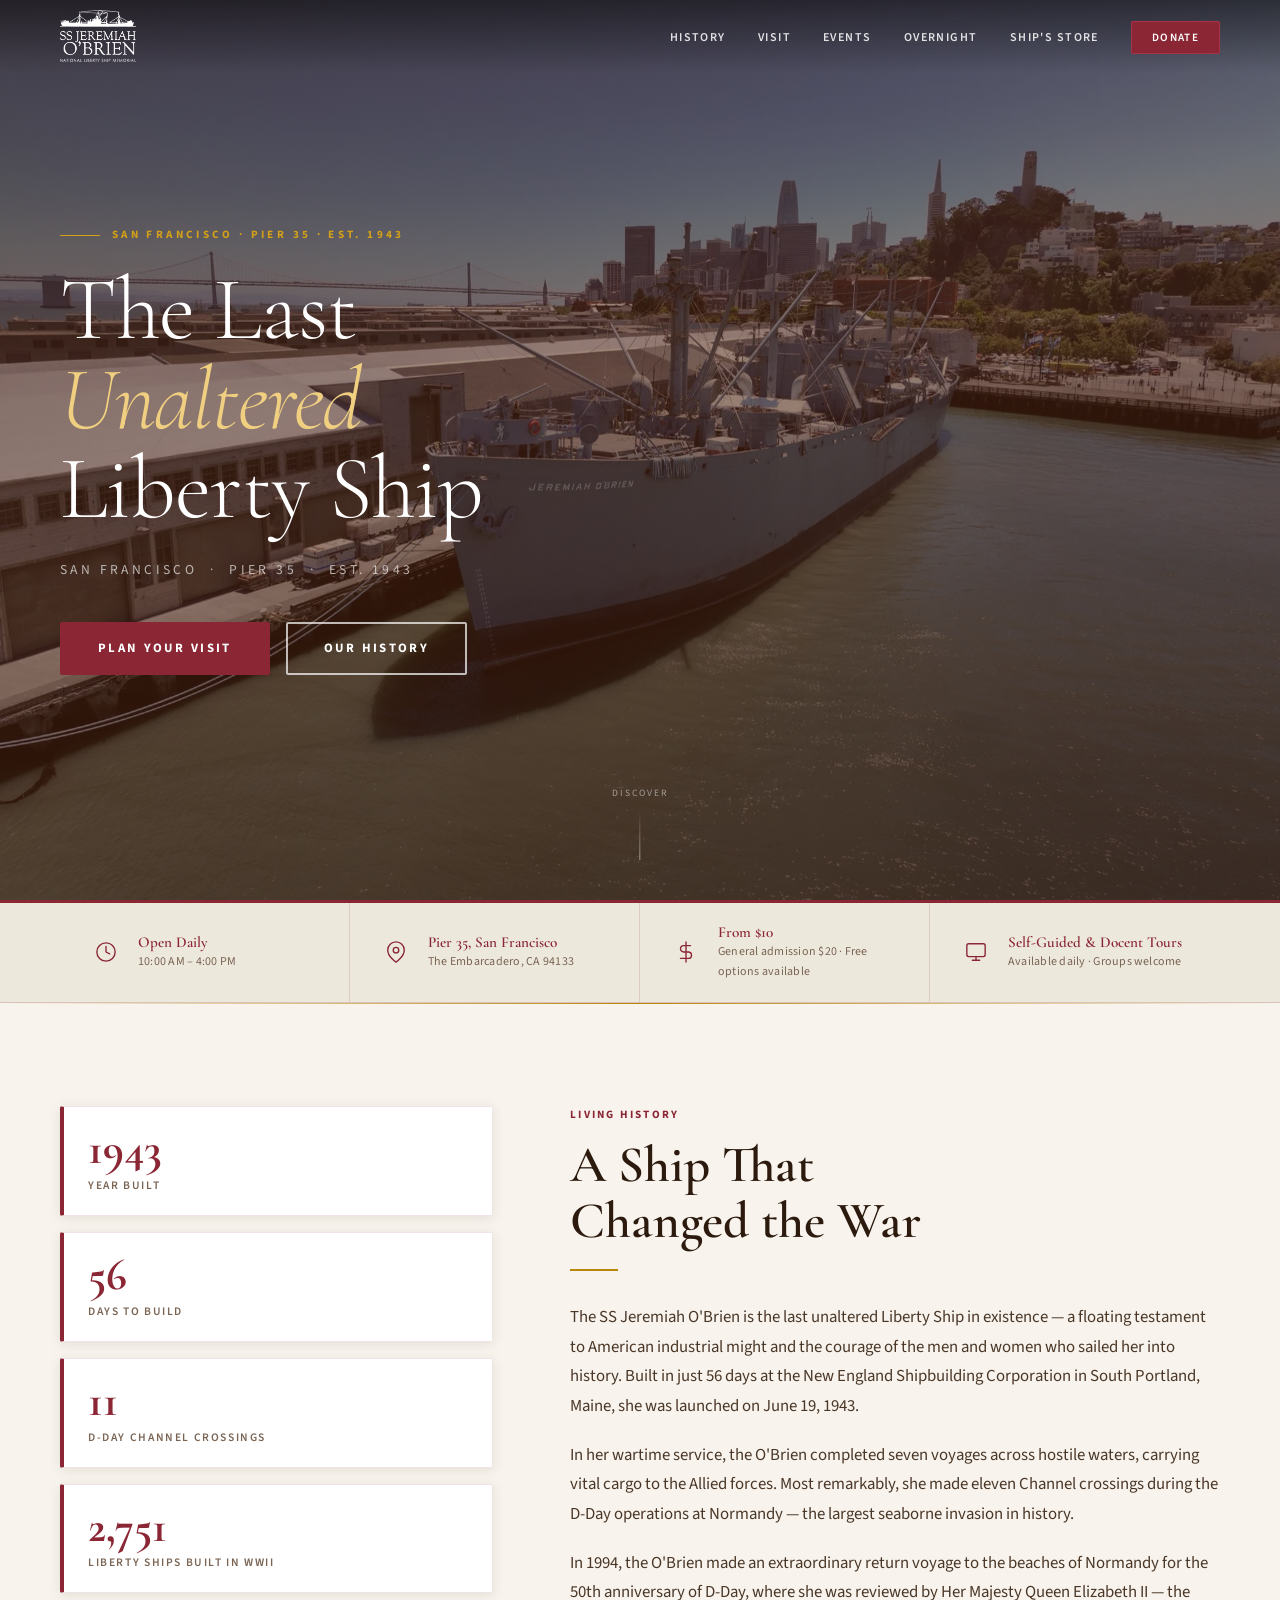
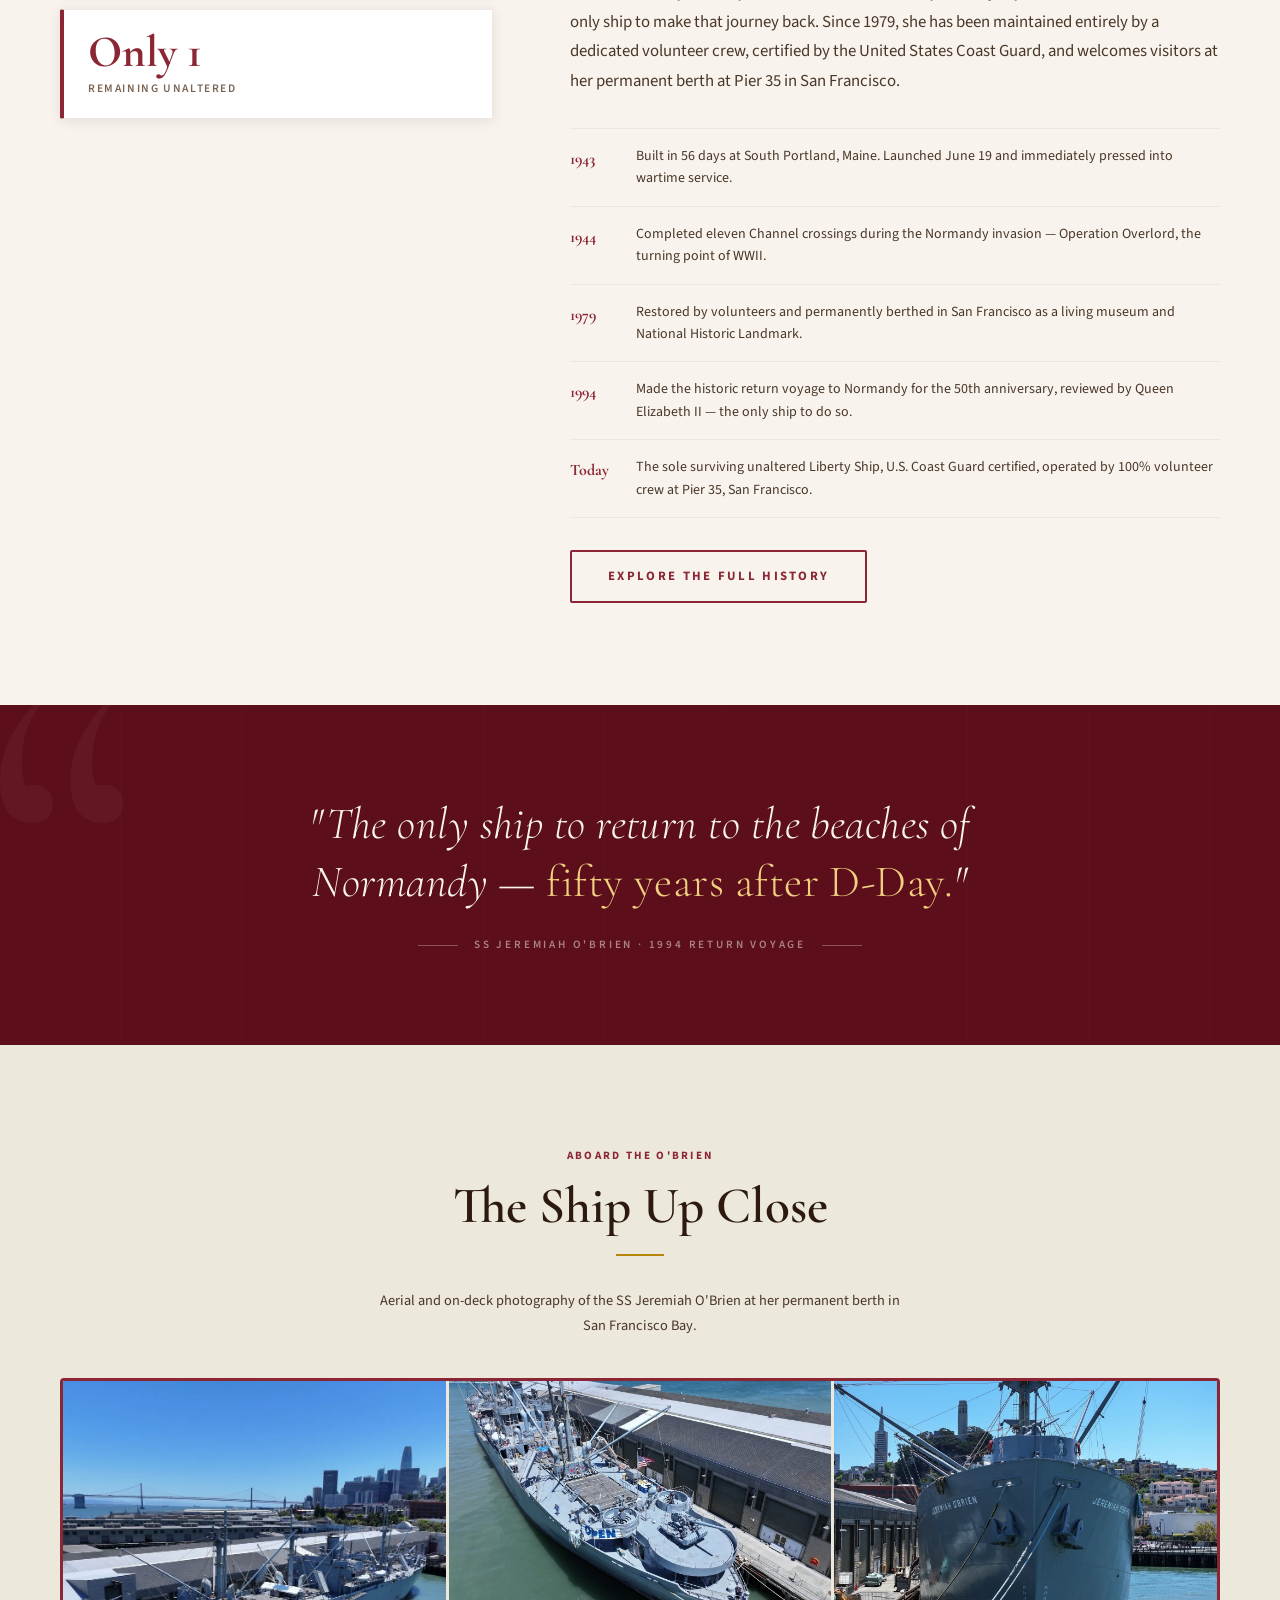
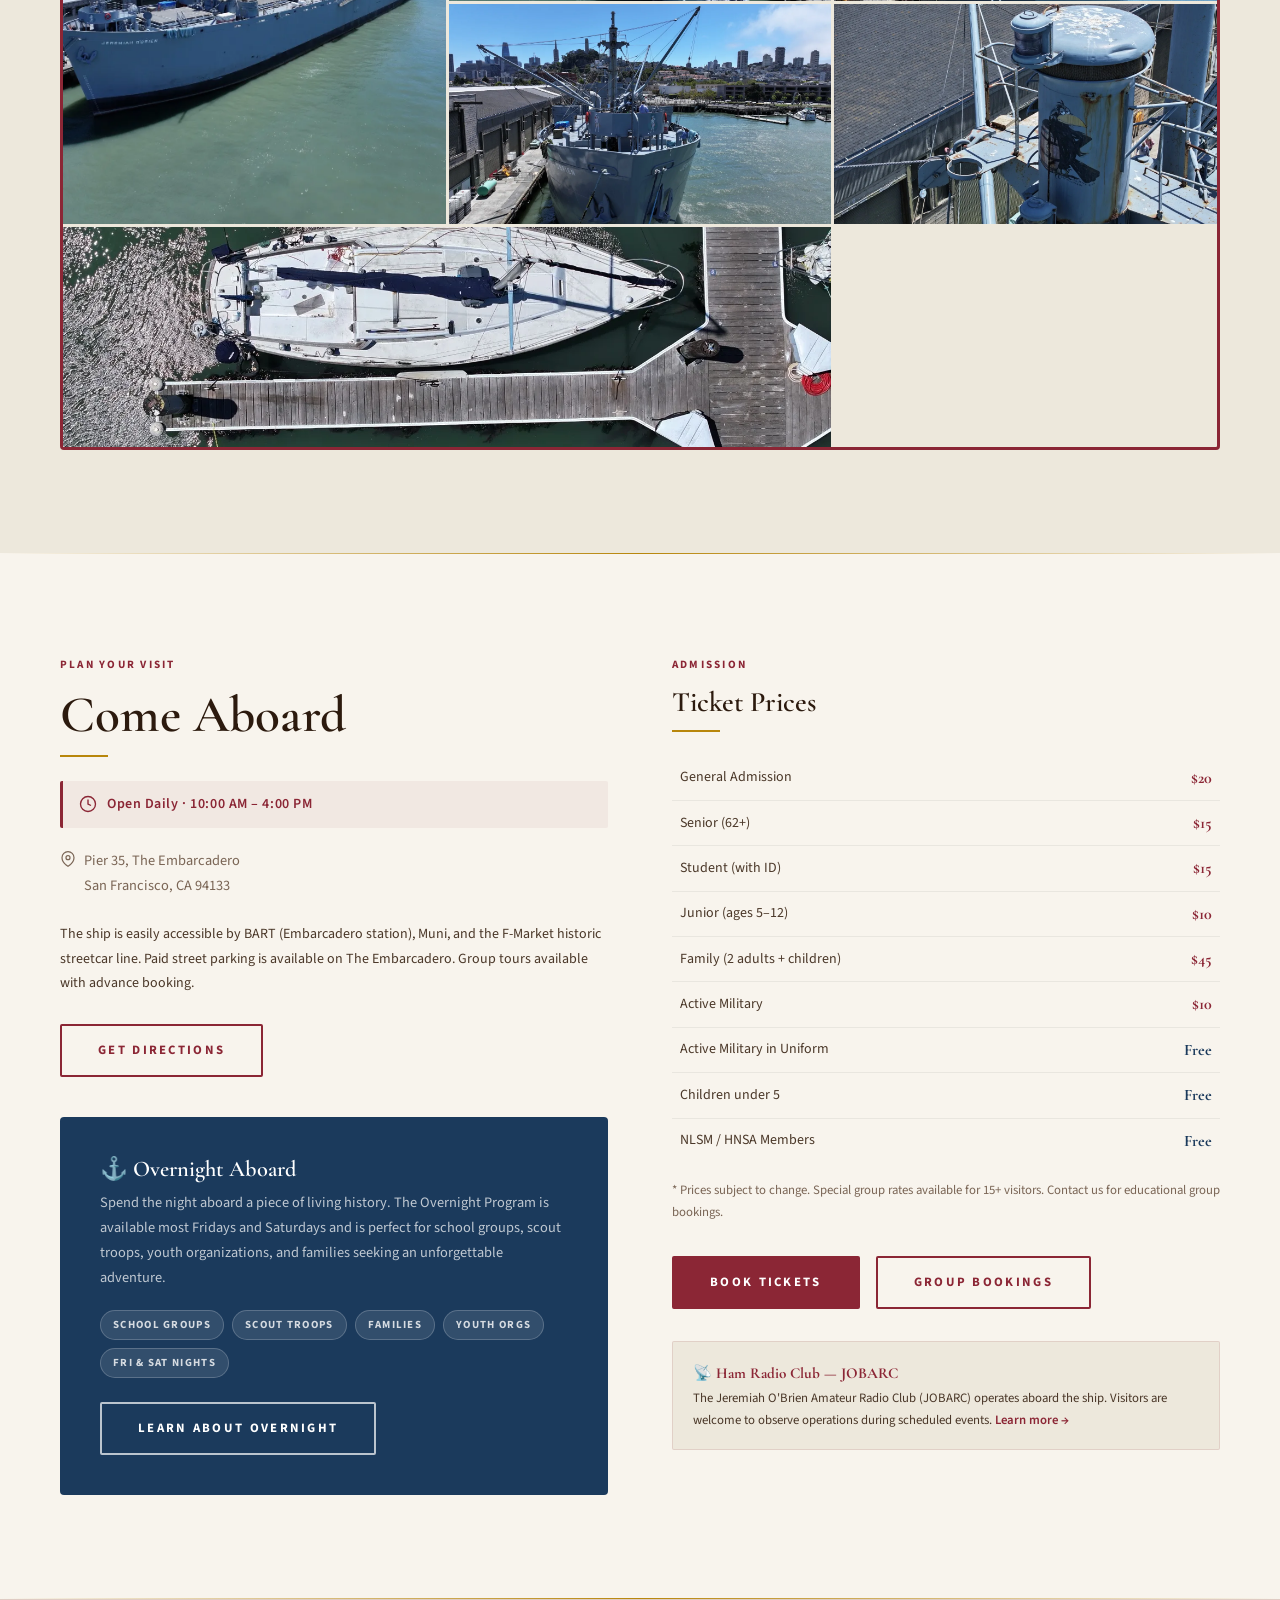
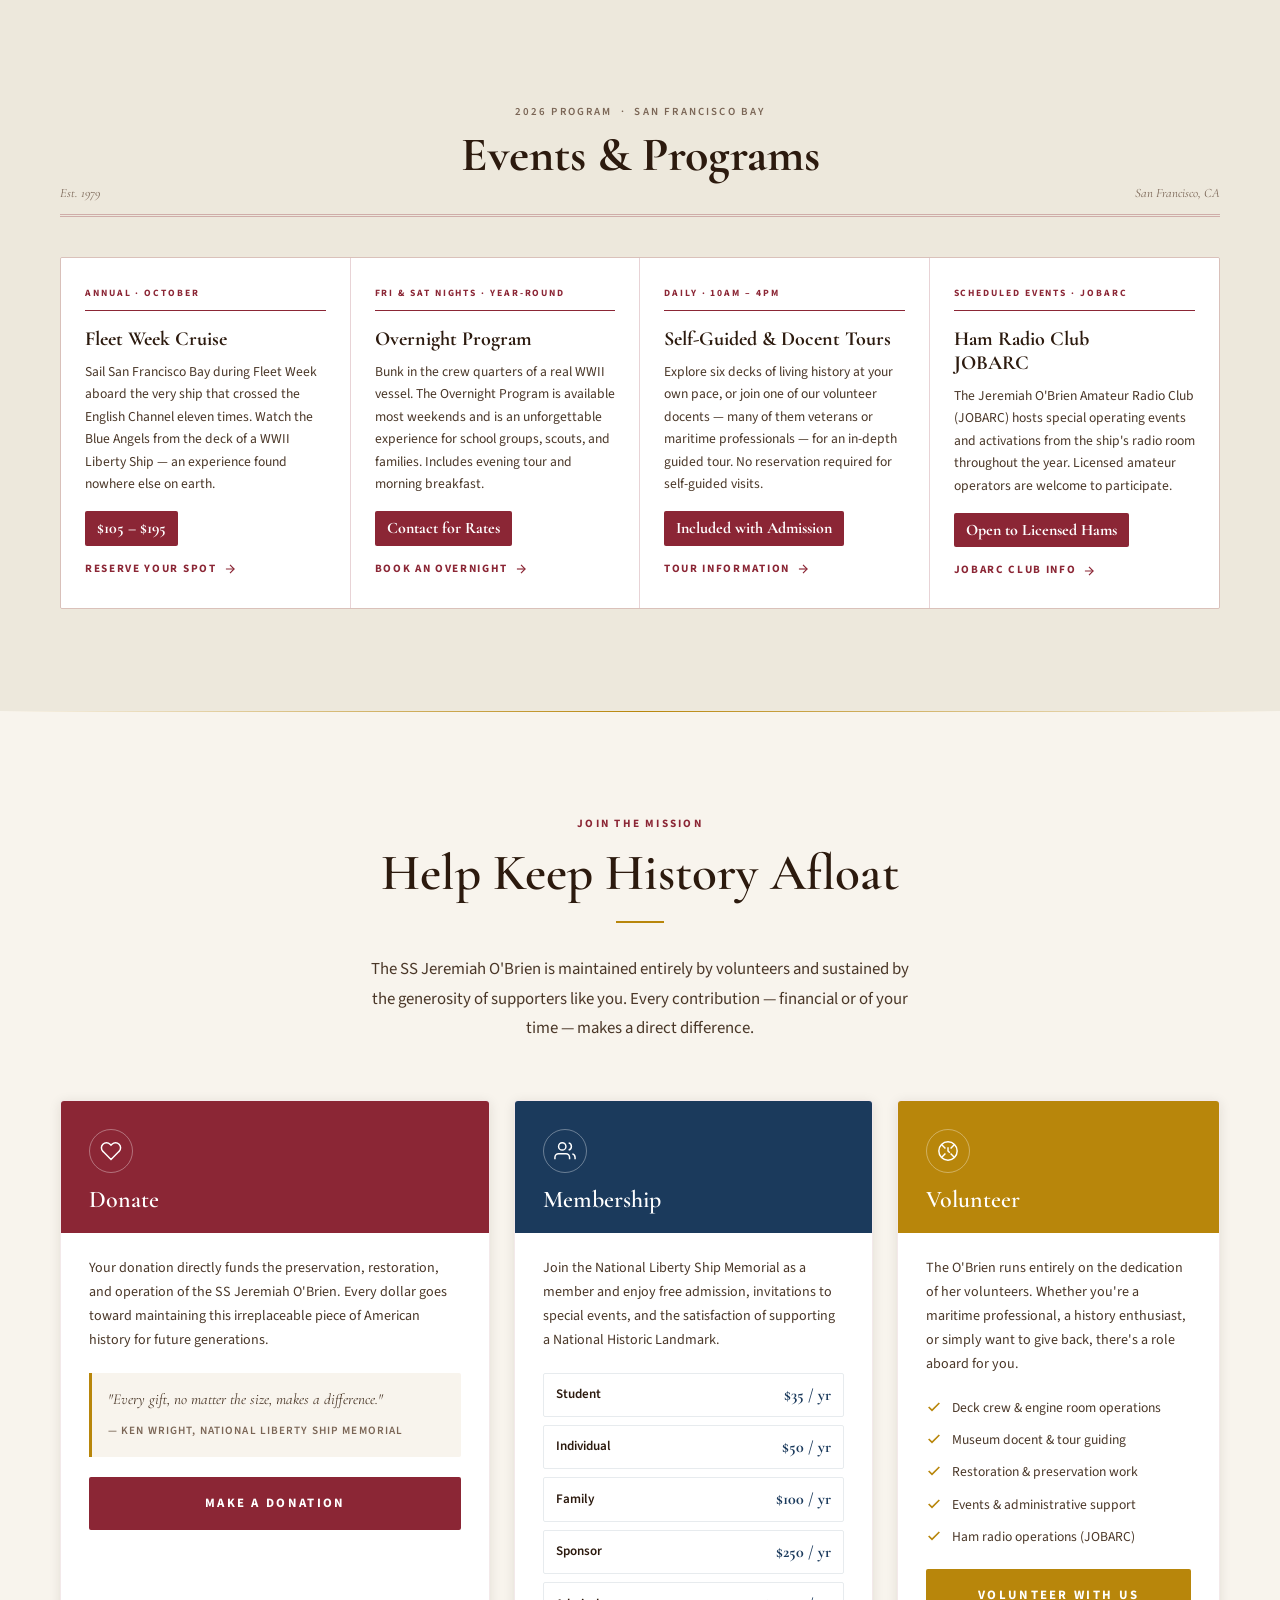
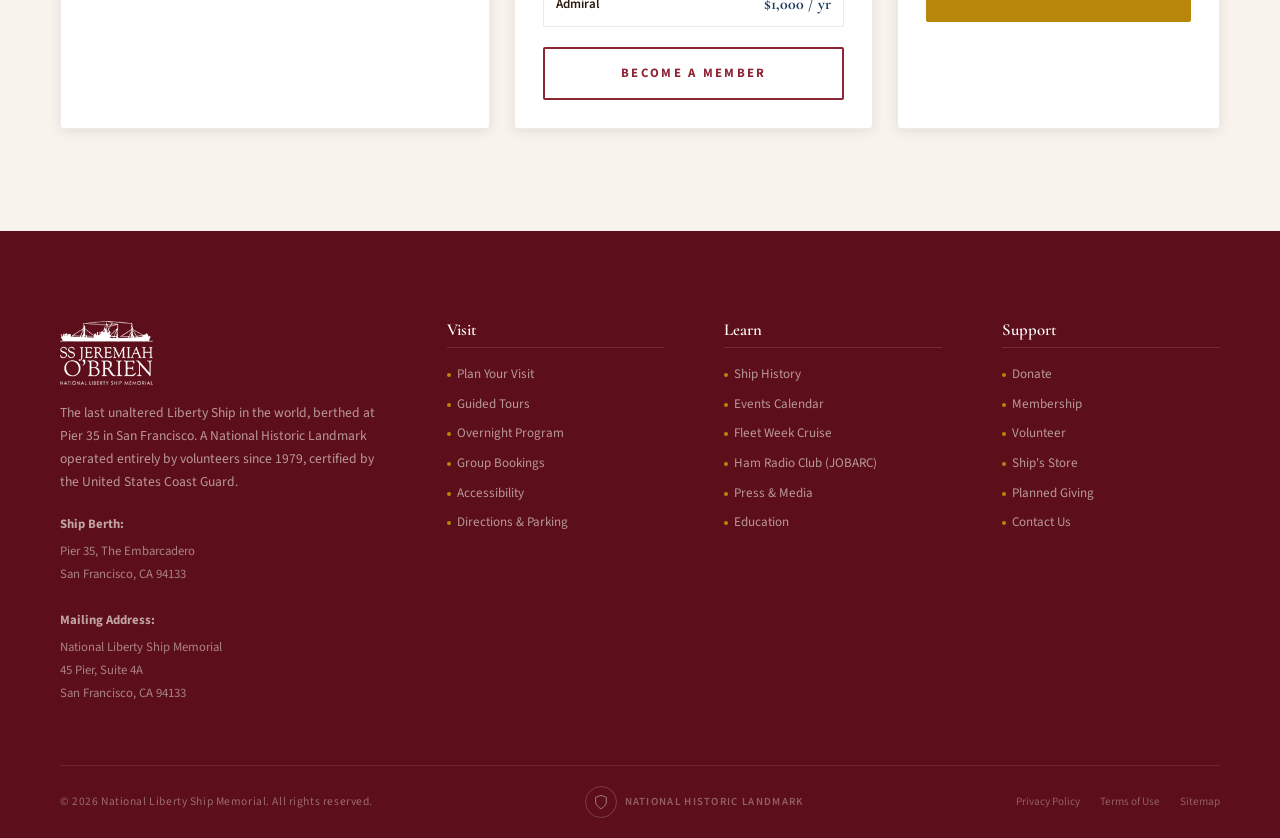
==== commit 3f043de0: "feat: add official logo to nav and footer across all 4 designs" ====
--- a/index-v2.html
+++ b/index-v2.html
@@ -29,8 +29,7 @@
     <div class="nav-inner">
 
       <a href="https://www.ssjeremiahobrien.org/" class="nav-logo" aria-label="SS Jeremiah O'Brien home">
-        <span class="nav-logo-name">SS Jeremiah O'Brien</span>
-        <span class="nav-logo-sub">National Liberty Ship Memorial</span>
+        <img src="images/logo.png" alt="SS Jeremiah O'Brien — National Liberty Ship Memorial" class="nav-logo-img" />
       </a>
 
       <ul class="nav-links" id="navLinks" role="list">
@@ -724,8 +723,7 @@
 
         <!-- Brand -->
         <div class="footer-brand">
-          <div class="footer-logo-name">SS Jeremiah O'Brien</div>
-          <div class="footer-logo-full">National Liberty Ship Memorial</div>
+          <img src="images/logo.png" alt="SS Jeremiah O'Brien — National Liberty Ship Memorial" class="footer-logo-img" />
           <p>
             The last unaltered Liberty Ship in the world, berthed at Pier 35 in
             San Francisco. A National Historic Landmark operated entirely by volunteers
--- a/styles-v2.css
+++ b/styles-v2.css
@@ -1696,3 +1696,21 @@
   .hero { min-height: auto; height: 50vh; }
   * { color: var(--text-dark) !important; background: white !important; }
 }
+
+/* ---------- Logo image ---------- */
+.nav-logo-img {
+  height: 52px;
+  width: auto;
+  display: block;
+  filter: brightness(0) invert(1);   /* white on dark/crimson nav */
+  transition: opacity 0.2s ease;
+}
+.nav-logo-img:hover { opacity: 0.85; }
+
+.footer-logo-img {
+  height: 64px;
+  width: auto;
+  display: block;
+  filter: brightness(0) invert(1);
+  margin-bottom: 16px;
+}
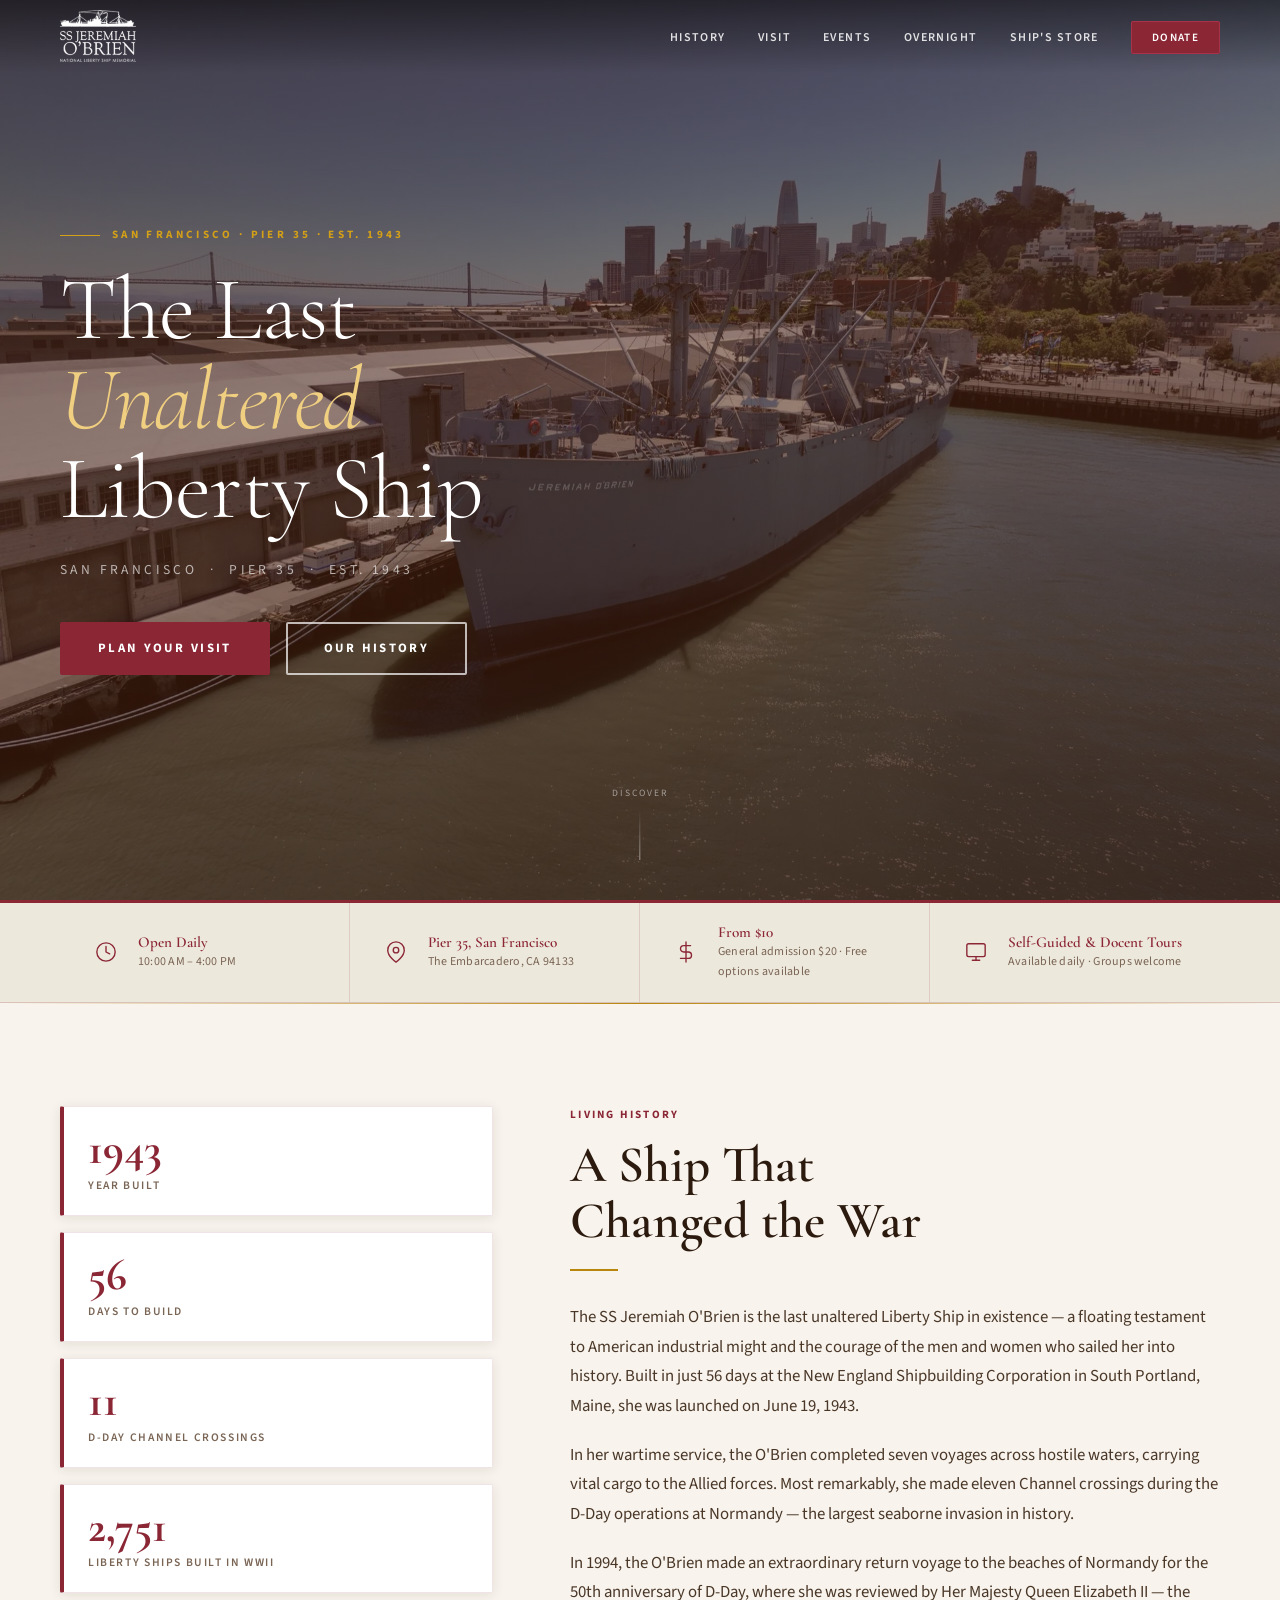
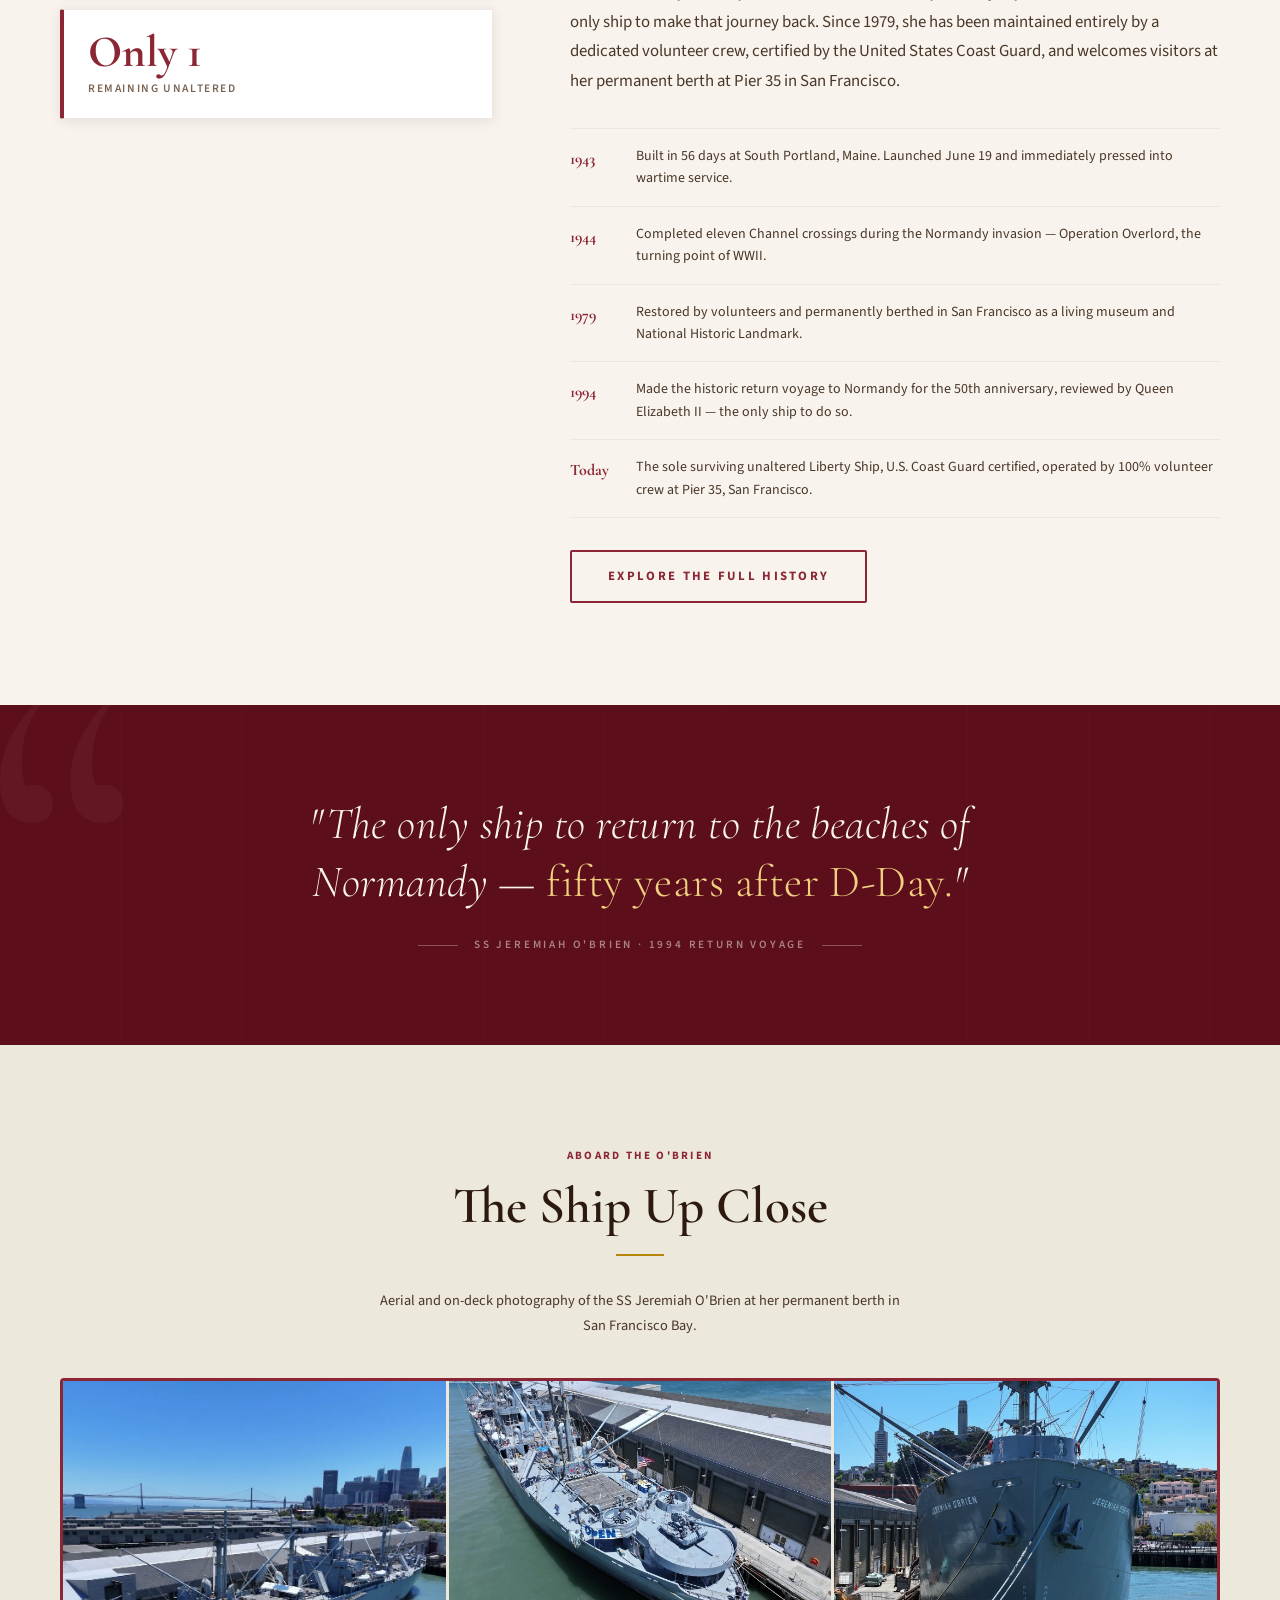
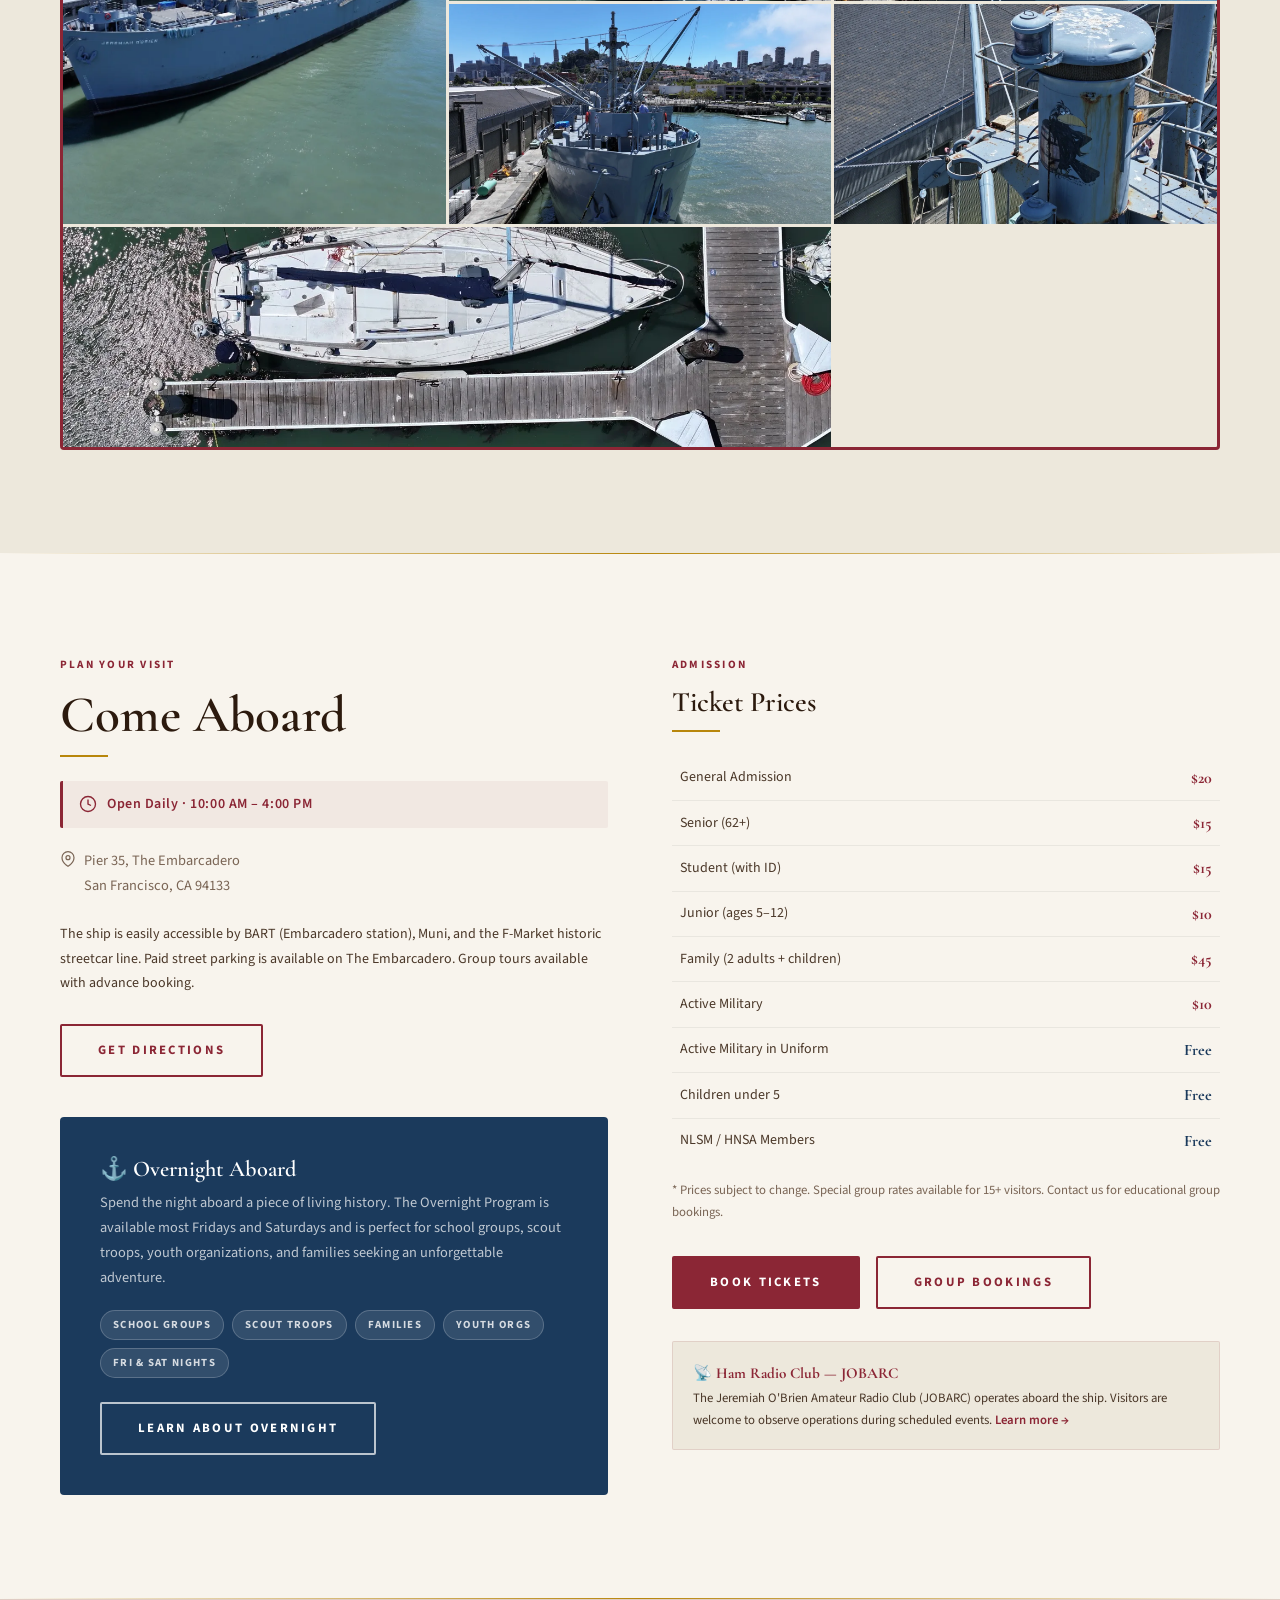
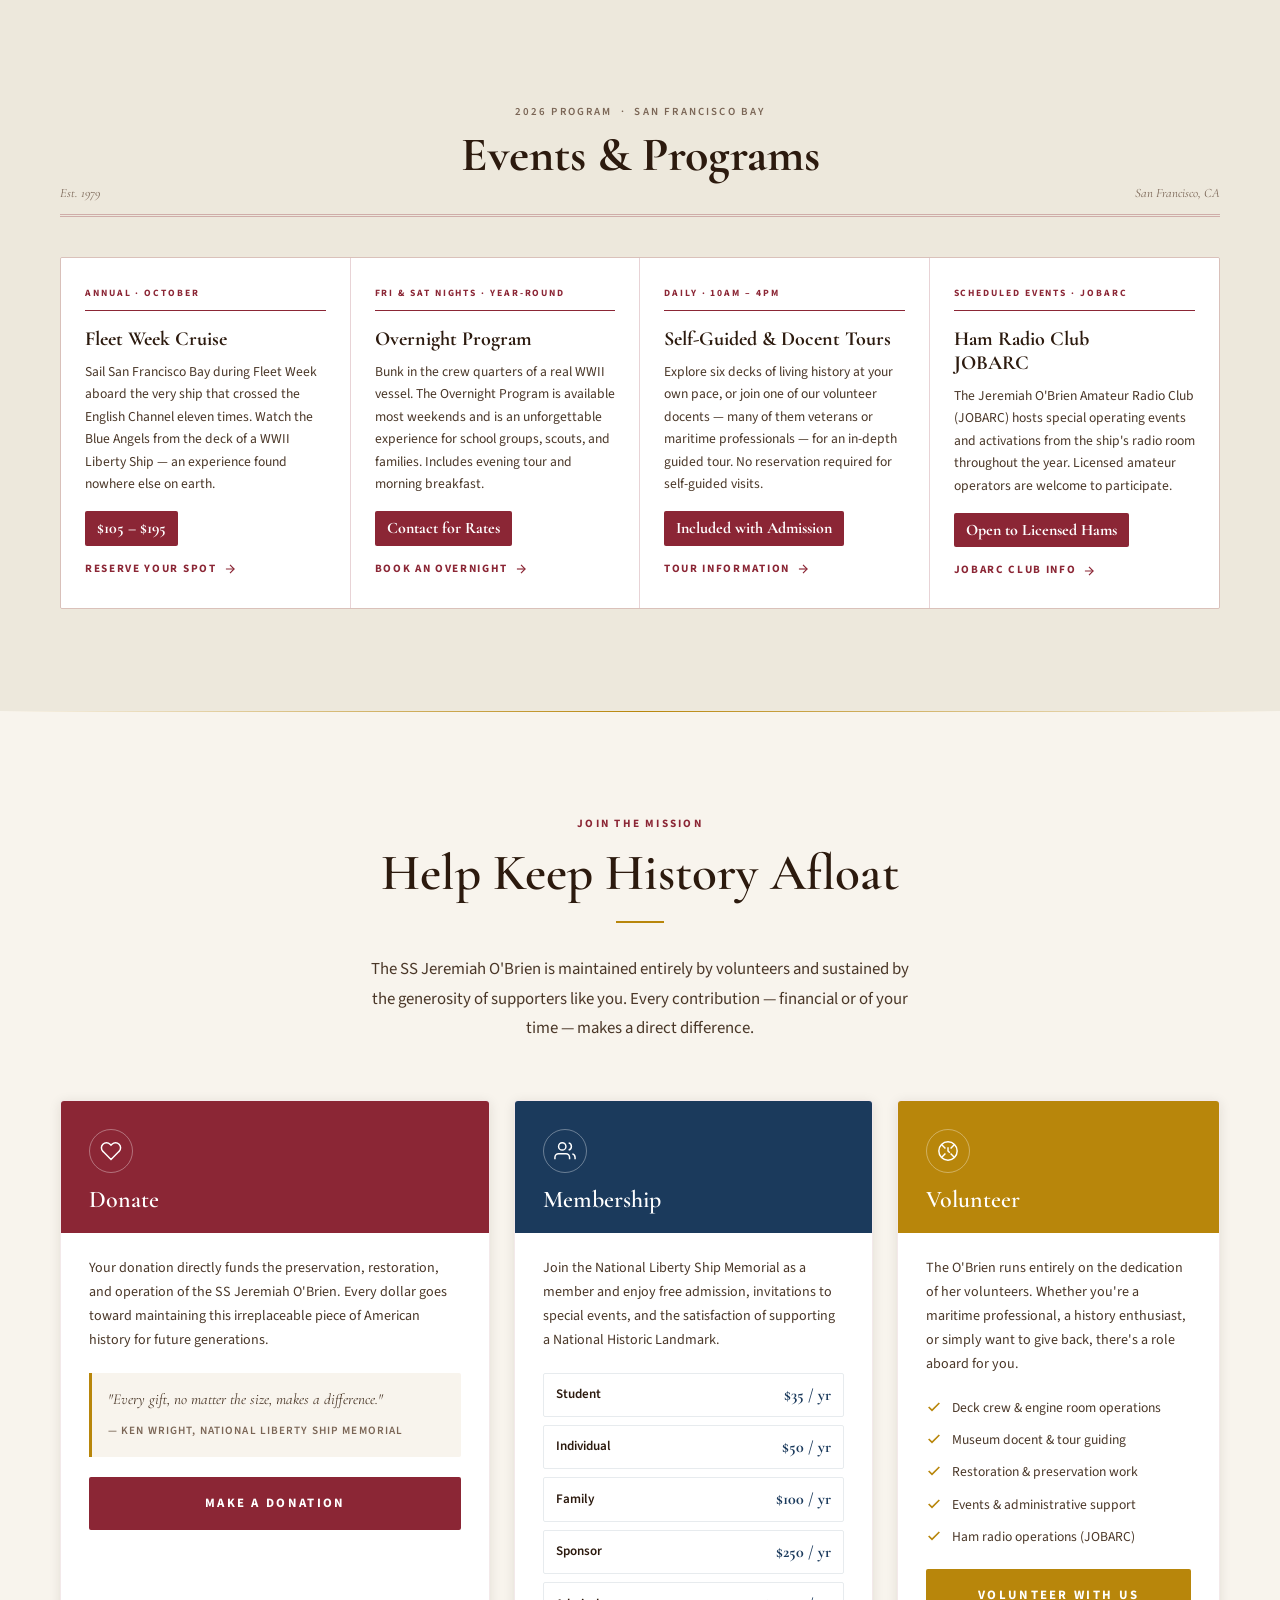
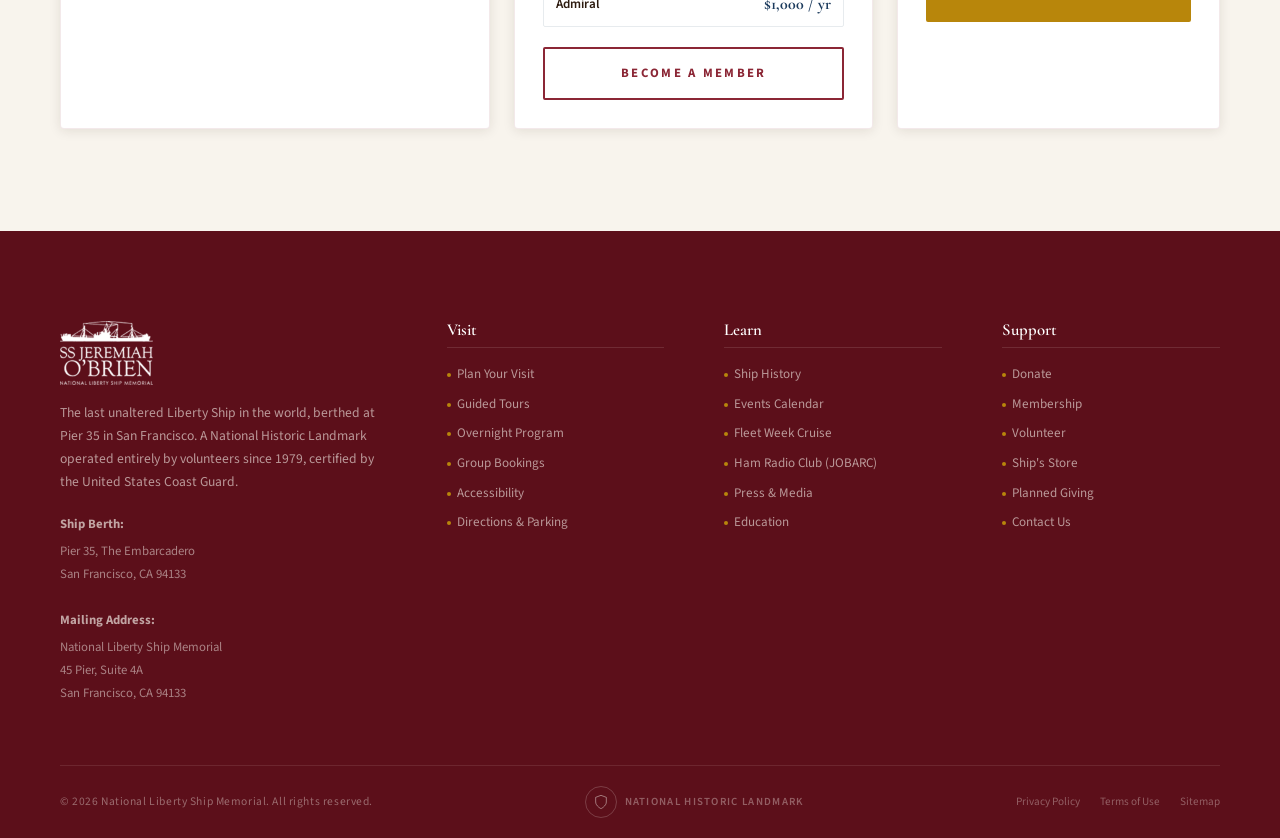
==== commit f6f2232e: "fix: proper two-version logo system - logo-light.png: pure white 600x412px (for dark navs + all foot" ====
--- a/index-v2.html
+++ b/index-v2.html
@@ -29,7 +29,7 @@
     <div class="nav-inner">
 
       <a href="https://www.ssjeremiahobrien.org/" class="nav-logo" aria-label="SS Jeremiah O'Brien home">
-        <img src="images/logo.png" alt="SS Jeremiah O'Brien — National Liberty Ship Memorial" class="nav-logo-img" />
+        <img src="images/logo-light.png" alt="SS Jeremiah O'Brien — National Liberty Ship Memorial" class="nav-logo-img" />
       </a>
 
       <ul class="nav-links" id="navLinks" role="list">
@@ -55,12 +55,10 @@
   ════════════════════════════════════════════════════════ -->
   <section class="hero" id="home" aria-label="Hero">
     <div class="hero-bg">
-      <img
-        src="images/hero.webp"
-        alt="SS Jeremiah O'Brien moored at Pier 35 with the Bay Bridge in the background"
-        fetchpriority="high"
-        loading="eager"
-      />
+      <video class="hero-video" autoplay muted loop playsinline poster="images/hero.webp">
+        <source src="video/hero.mp4" type="video/mp4" />
+        <img src="images/hero.webp" alt="SS Jeremiah O'Brien moored at Pier 35 with the Bay Bridge in the background" />
+      </video>
     </div>
 
     <div class="container">
@@ -723,7 +721,7 @@
 
         <!-- Brand -->
         <div class="footer-brand">
-          <img src="images/logo.png" alt="SS Jeremiah O'Brien — National Liberty Ship Memorial" class="footer-logo-img" />
+          <img src="images/logo-light.png" alt="SS Jeremiah O'Brien — National Liberty Ship Memorial" class="footer-logo-img" />
           <p>
             The last unaltered Liberty Ship in the world, berthed at Pier 35 in
             San Francisco. A National Historic Landmark operated entirely by volunteers
--- a/styles-v2.css
+++ b/styles-v2.css
@@ -1702,7 +1702,6 @@
   height: 52px;
   width: auto;
   display: block;
-  filter: brightness(0) invert(1);   /* white on dark/crimson nav */
   transition: opacity 0.2s ease;
 }
 .nav-logo-img:hover { opacity: 0.85; }
@@ -1711,6 +1710,21 @@
   height: 64px;
   width: auto;
   display: block;
-  filter: brightness(0) invert(1);
   margin-bottom: 16px;
 }
+
+/* ---------- Hero video ---------- */
+.hero-video {
+  position: absolute;
+  inset: 0;
+  width: 100%;
+  height: 100%;
+  object-fit: cover;
+  object-position: center 40%;
+}
+
+/* Fall back to static image on reduced motion */
+@media (prefers-reduced-motion: reduce) {
+  .hero-video { display: none; }
+}
+
